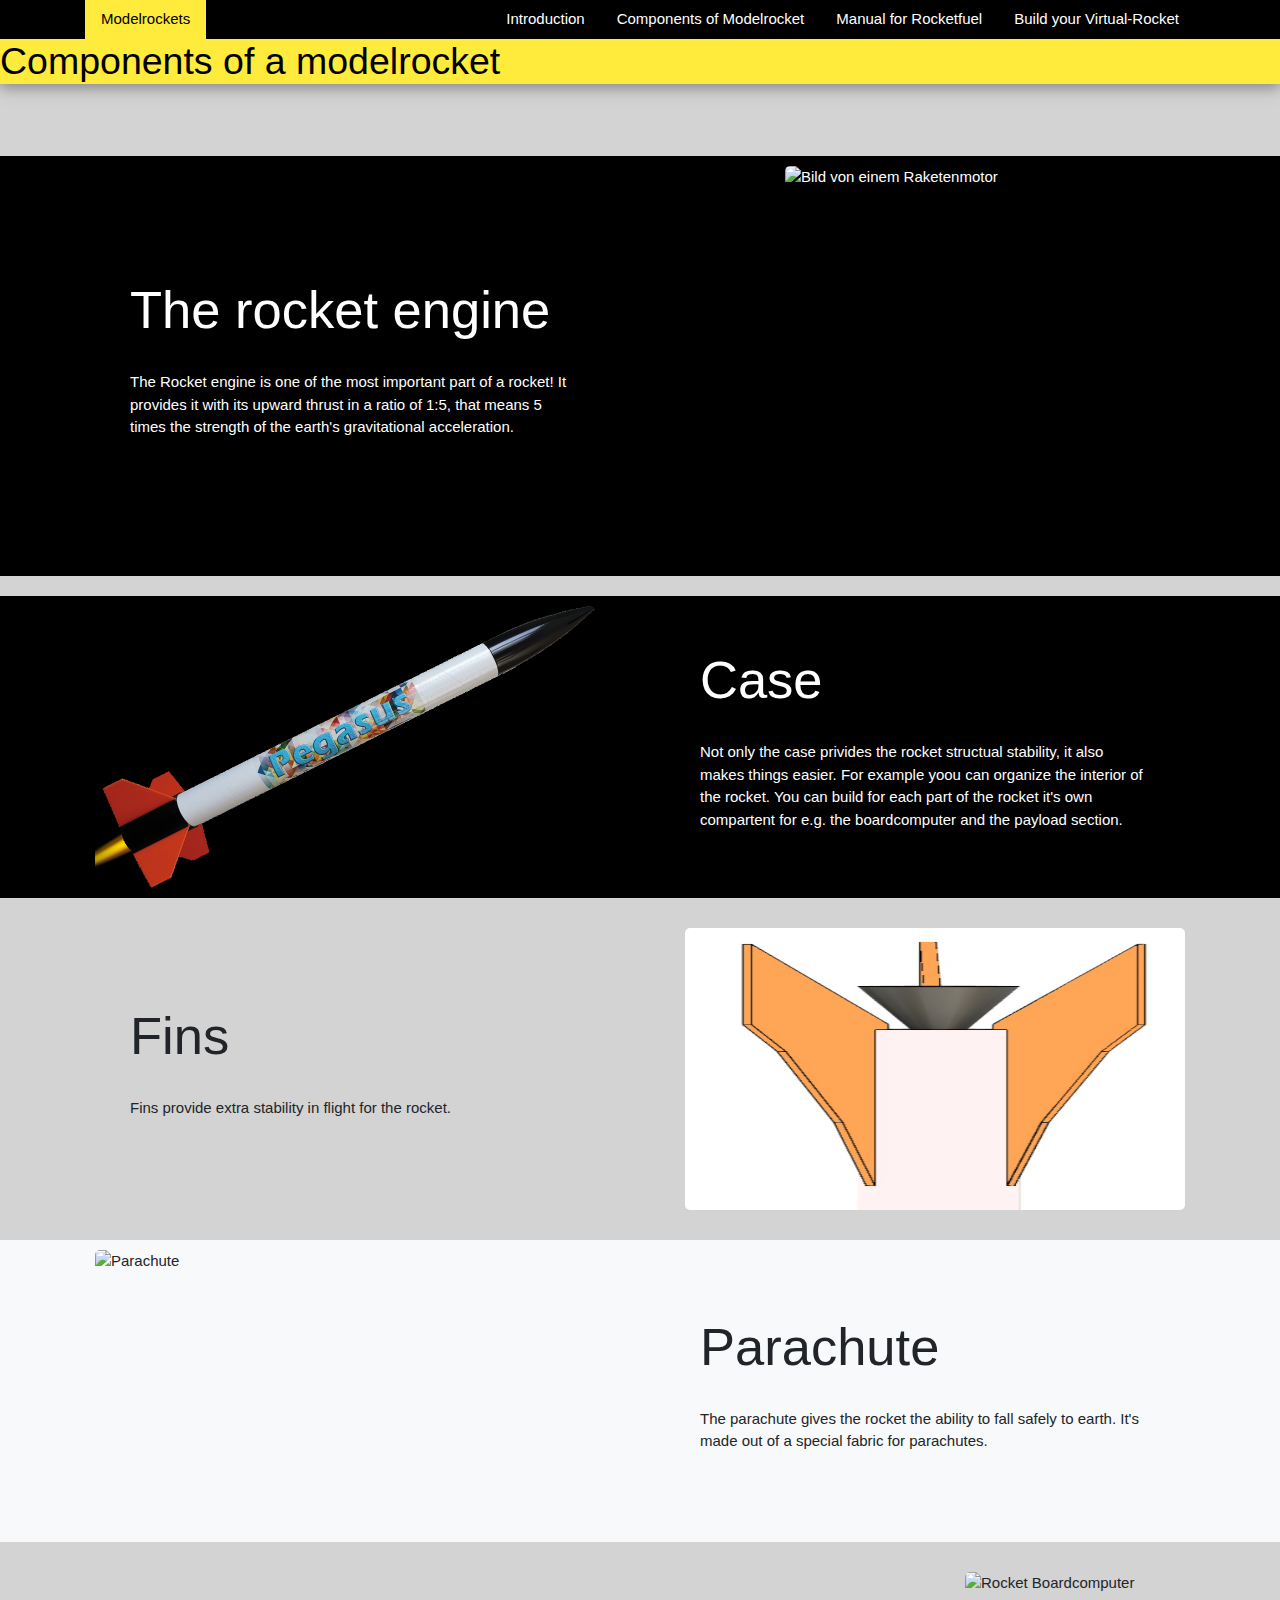
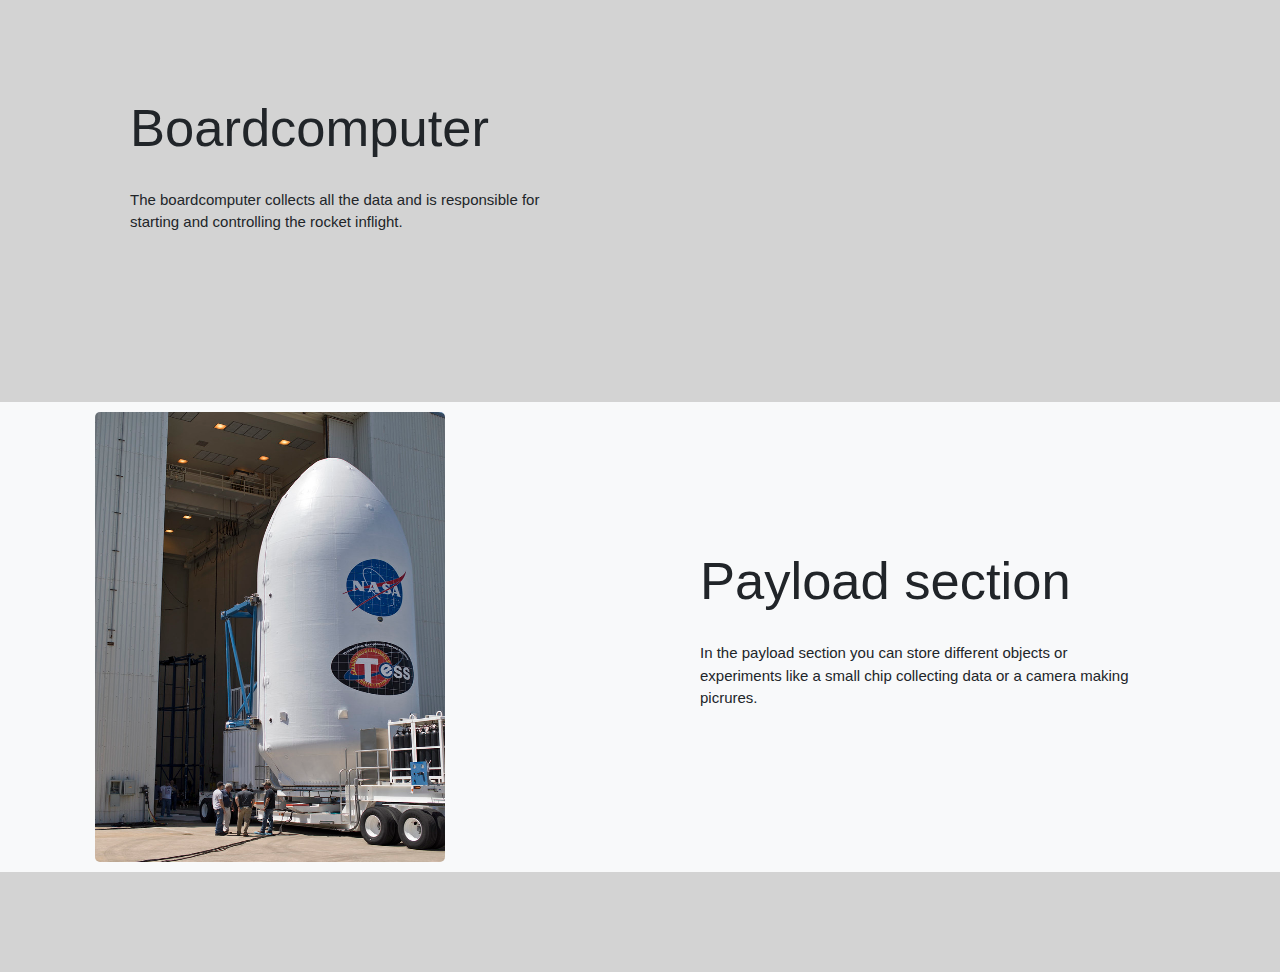
==== components/index.html @ e72bc828 "idk what happened" ====
<!DOCTYPE html>
<html lang="en">
  <head>
    <meta charset="utf-8">
    <title>Modelrockets - Components</title>

    <meta name="viewport" content="width=device-width, initial-scale=1">
    <link rel="stylesheet" href="https://www.w3schools.com/w3css/4/w3.css">
    <link rel="stylesheet" href="https://stackpath.bootstrapcdn.com/bootstrap/4.3.1/css/bootstrap.min.css" integrity="sha384-ggOyR0iXCbMQv3Xipma34MD+dH/1fQ784/j6cY/iJTQUOhcWr7x9JvoRxT2MZw1T" crossorigin="anonymous">
    <link rel="stylesheet" href="../css/modelrockets.css">

  </head>
  <body>
    <!-- Navigationbar !-->
    <nav class="w3-bar w3-black w3-card-4">
      <div class="container">
        <a href="#" class="w3-bar-item w3-button w3-mobile w3-hover-yellow w3-yellow">Modelrockets</a>
        <a href="#" class="w3-bar-item w3-button w3-mobile w3-hover-yellow w3-right">Build your Virtual-Rocket</a>
        <a href="fuel" class="w3-bar-item w3-button w3-mobile w3-hover-yellow w3-right">Manual for Rocketfuel</a>
        <a href="components" class="w3-bar-item w3-button w3-mobile w3-hover-yellow w3-right">Components of Modelrocket</a>
        <a href="#" class="w3-bar-item w3-button w3-mobile w3-hover-yellow w3-right">Introduction</a>

      </div>
    </nav>
    <!-- Navbar ende -->

    <div class="w3-yellow w3-card-4 heading">
      <h1 id="heading">Components of a modelrocket</h1>
    </div>

      <br>
      <br>

    <section class="w3-black">
      <div class="container">
        <div class="row align-items-center">
          <div class="col-lg-6 order-lg-2">
            <img class="imgRight" src="img/component1.jpg" width="400" height="400" alt="Bild von einem Raketenmotor">
          </div>

          <div class="col-lg-6 order-lg-1">
            <div class="p-5">
              <h2 class="display-4">The rocket engine</h2>
              <br>
              <p>The Rocket engine is one of the most important part of a rocket! It provides it with its upward thrust in a ratio of 1:5, that means 5 times the strength of the earth's gravitational acceleration.</p>
            </div>
          </div>
        </div>
      </div>
    </section>

    <section class="w3-black">
      <div class="container">
        <div class="row align-items-center">
          <div class="col-lg-6 order-lg-1">
            <img class="imgLeft" src="img/component2.png" alt="Gehäuse von Modellrakete" width="500" height="282">
          </div>
          <div class="col-lg-6 order-lg-2">
            <div class="p-5">
              <h2 class="display-4">Case</h2>
              <br>
              <p>Not only the case privides the rocket structual stability, it also makes things easier. For example yoou can organize the interior of the rocket. You can build for each part of the rocket it's own compartent for e.g. the boardcomputer and the payload section.</p>
            </div>
          </div>
        </div>
      </div>
    </section>

    <section>
      <div class="container">
        <div class="row align-items-center">
          <div class="col-lg-6 order-lg-2">
            <img class="imgRight" src="img/component3.jpg" alt="Fins" width="500" height="282">
          </div>

          <div class="col-lg-6 order-lg-1">
            <div class="p-5">
              <h2 class="display-4">Fins</h2>
              <br>
              <p>Fins provide extra stability in flight for the rocket.</p>
            </div>
          </div>
        </div>
      </div>
    </section>

    <section class="bg-light">
      <div class="container">
        <div class="row align-items-center">
          <div class="col-lg-6 order-lg-1">
            <img class="imgLeft" src="img/component4.jpg" alt="Parachute" width="500" height="282">
          </div>

          <div class="col-lg-6 order-lg-2">
            <div class="p-5">
              <h2 class="display-4">Parachute</h2>
              <br>
              <p>The parachute gives the rocket the ability to fall safely to earth. It's made out of a special fabric for parachutes.</p>
            </div>
          </div>
        </div>
      </div>
    </section>

    <section>
      <div class="container">
        <div class="row align-items-center">
          <div class="col-lg-6 order-lg-2">
            <img class="imgRight" src="img/component5.jpg" alt="Rocket Boardcomputer" width="220" height="400">
          </div>

          <div class="col-lg-6 order-lg-1">
            <div class="p-5">
              <h2 class="display-4">Boardcomputer</h2>
              <br>
              <p>The boardcomputer collects all the data and is responsible for starting and controlling the rocket inflight.</p>
            </div>
          </div>
        </div>
      </div>
    </section>

    <section class="bg-light">
      <div class="container">
        <div class="row align-items-center">
          <div class="col-lg-6 order-lg-1">
            <img src="img/component6.png" alt="Payloadsection" width="350" height="450">
          </div>

          <div class="col-lg-6 order-lg-2">
            <div class="p-5">
              <h2 class="display-4">Payload section</h2>
              <br>
              <p>In the payload section you can store different objects or experiments like a small chip collecting data or a camera making picrures.</p>
            </div>
          </div>
        </div>
      </div>
    </section>
  </body>

<!--
  <footer style="background-color: #222222; padding-top:25px; padding-bottom: 18px; float: bottom;">
    <div class="container">
      <div class="row align-items-center">
        <div class="col-md-4 order-md-1 text-center">
          <p style="font-size: 22px; font-family: Times New Roman"><a style="color: #9d9d9d;" href="https://nydery.github.io/modelrockets">Home</a></p>
        </div>

        <div class="col-md-4 order-md-2 text-center">
          <p style="font-size: 22px; font-family: Times New Roman "><a style="color: #9d9d9d;" href="https://htl-leonding.at">Schoolwebsite</a></p>
        </div>

        <div class="col-md-4 order-md-3 text-center">
          <p style="font-size: 22px; font-family: Times New Roman "><a style="color: #9d9d9d;" href="https://www.instagram.com/htlleonding/">Instagram</a></p>
        </div>
      </div>
    </div>
  </footer>
-->
</html>
---- css/modelrockets.css ----
body {
  background-color: lightgray;
  margin:0px;
  margin-bottom: 100px;
}

section {
  margin-top:20px;
  margin-bottom: 20px;
}

section + section{
  margin-bottom: 0px;
}

footer {
  position: fixed;
  height: 50px;
  bottom: 0px;
  left: 0px;
  right: 0px;
  margin-bottom: 0px;
}

li.manuallist {
  border-radius: 4px;
  background-color: white;
}

ol{
  list-style: none;
}

img{
  border-radius: 5px;
  margin: 10px;
}

img.imgRight {
  float: right
}

img.imgLeft {
  float: left;
}

.boldStepNumber {
  font-size:55px;
  /*background-color: green;*/
  padding: 8px 10px 30px 0px;

  border-radius: 6px;
}

.description {
  font-size: 20px;
  padding-left: 92px;
}

.stepHeader {
  font-size: 25px;
}

.disclaimer {
  color: red;
  text-transform: uppercase;
}

.heading{

}

.ptext {
  color: yellow;
  font-weight: normal;
  font-size: 25px;
}
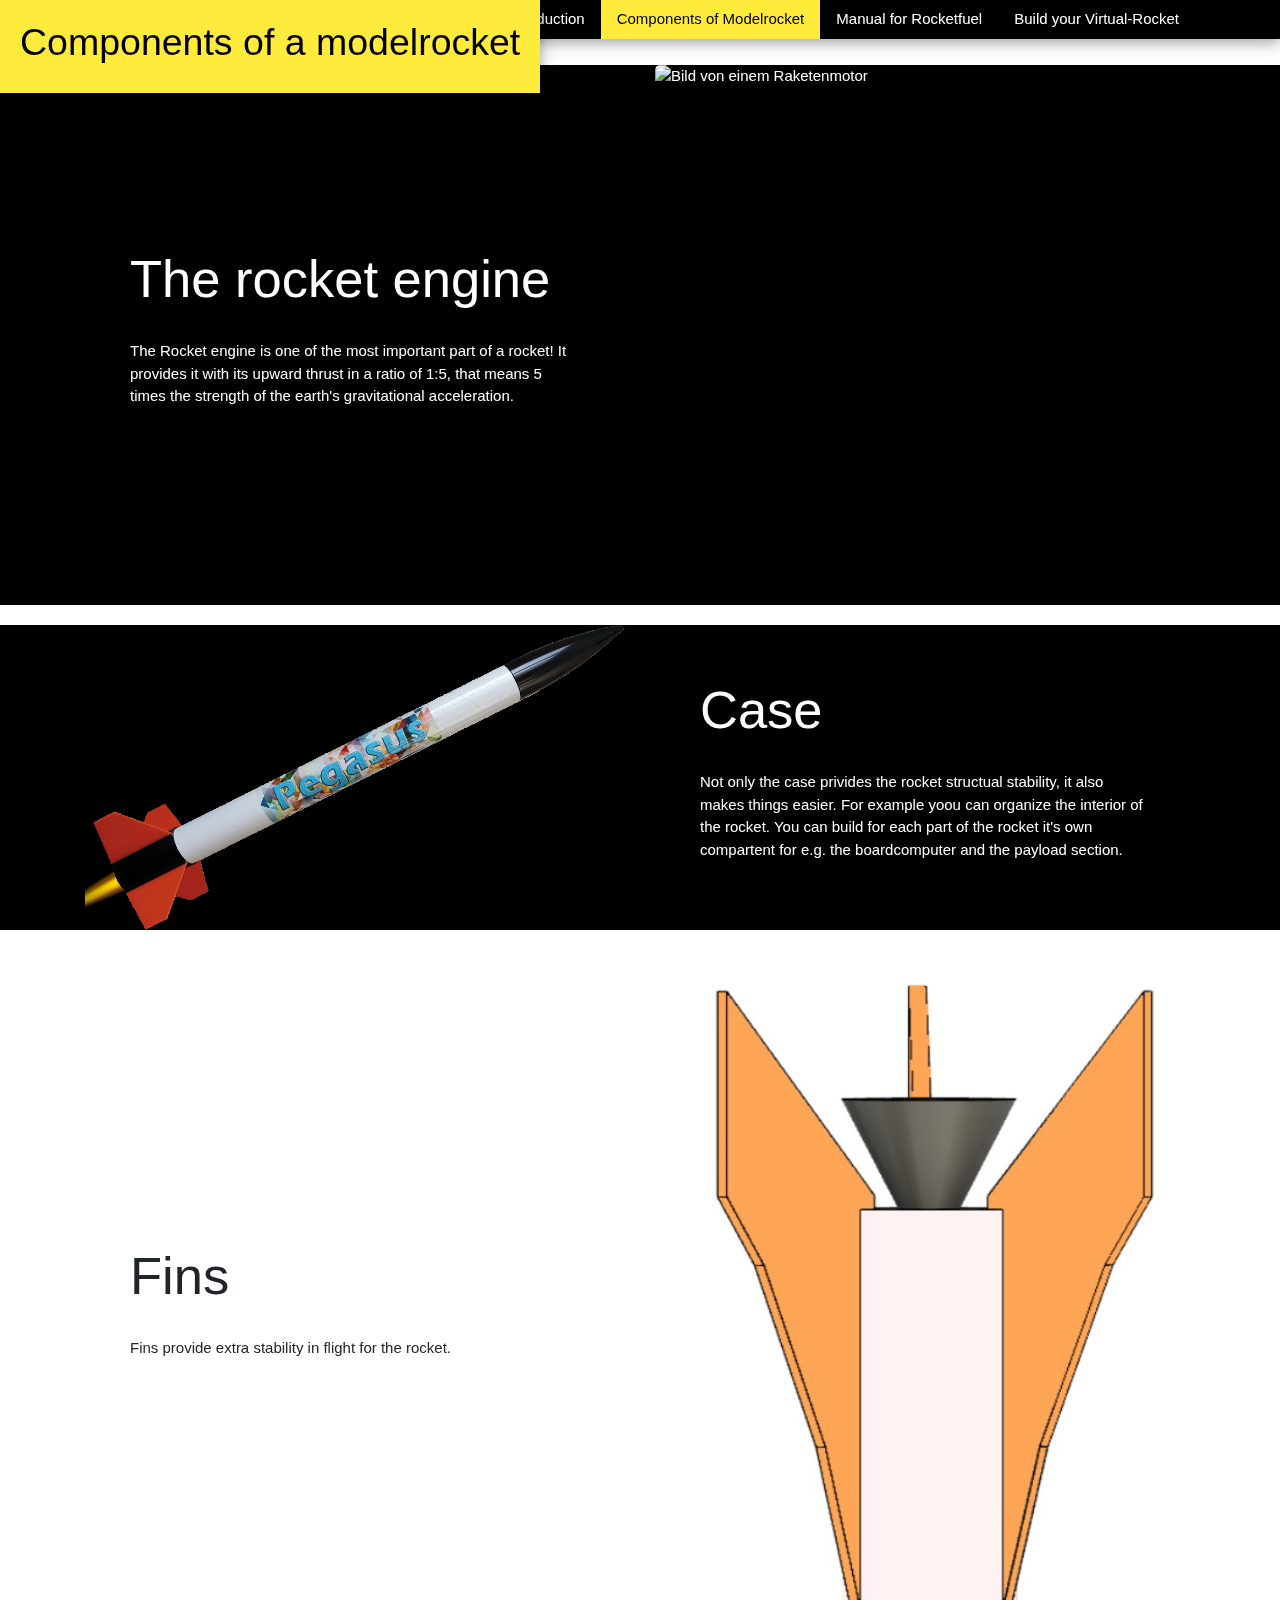
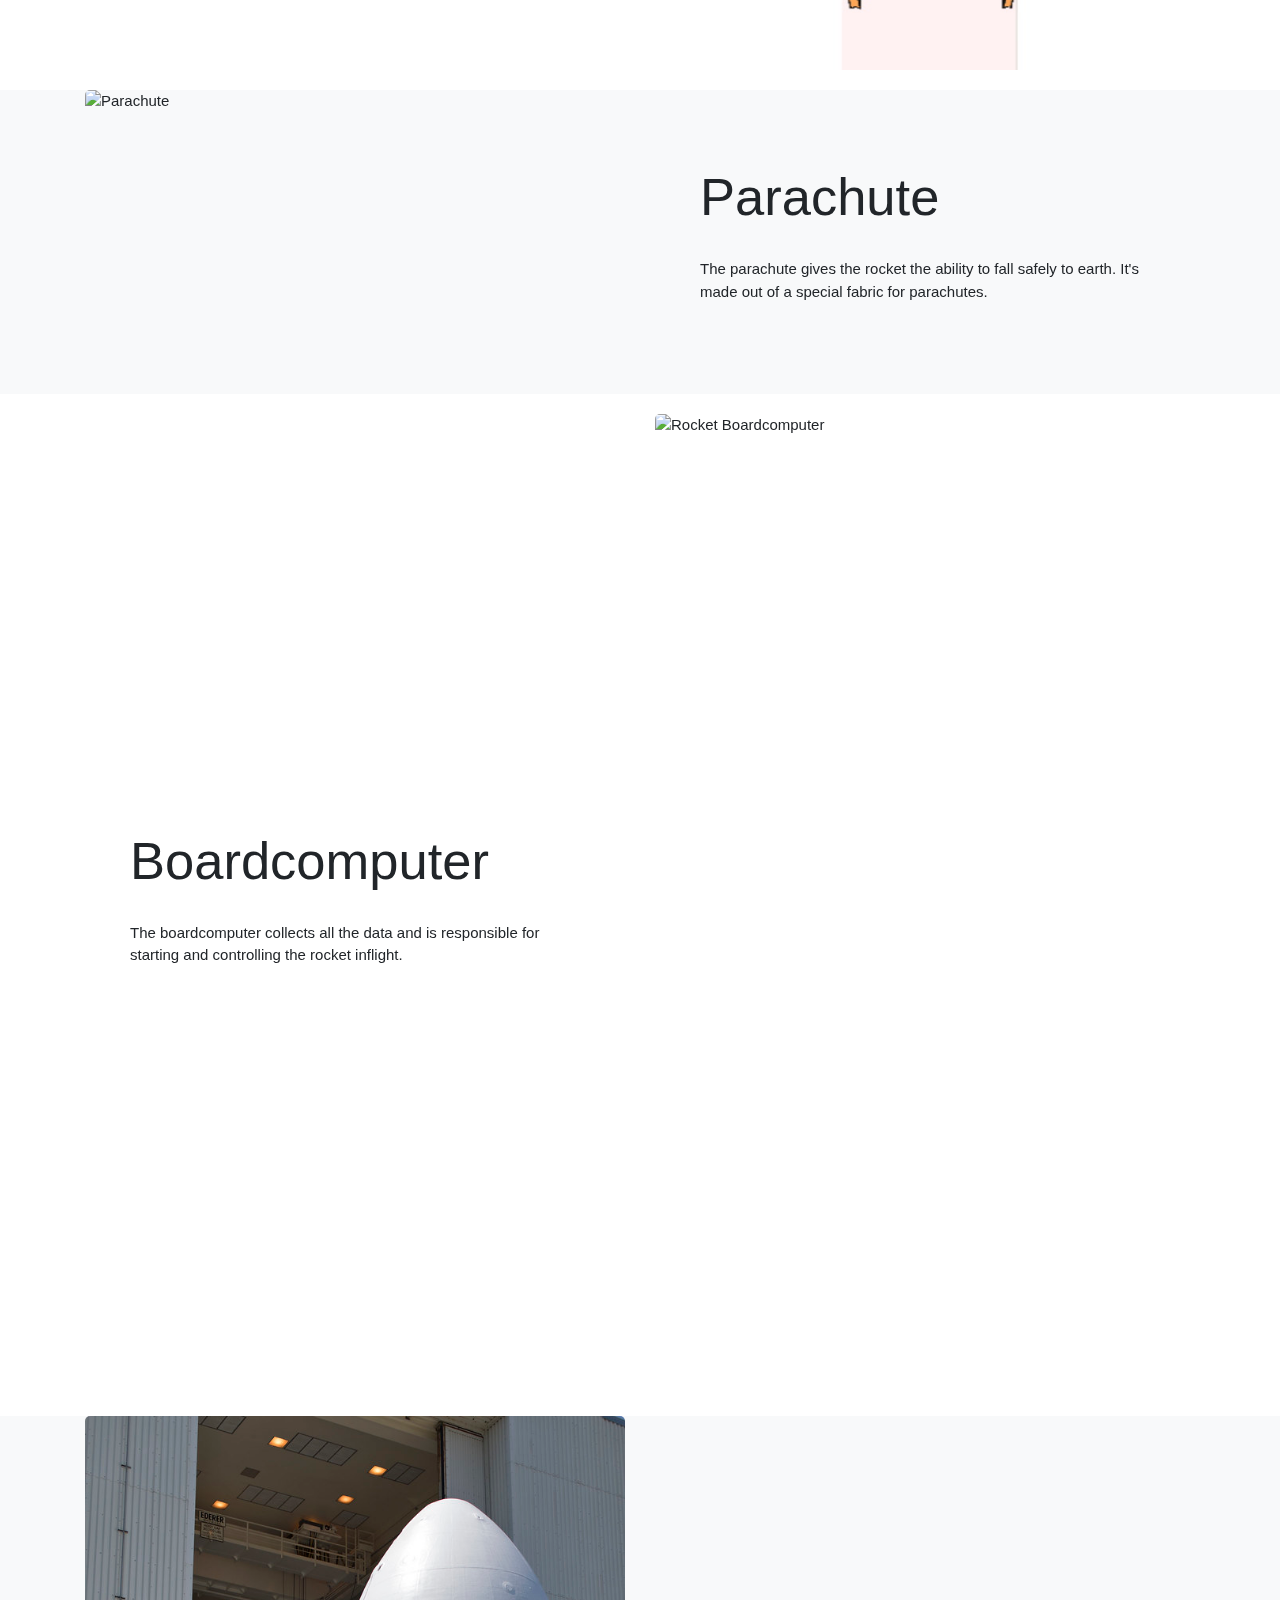
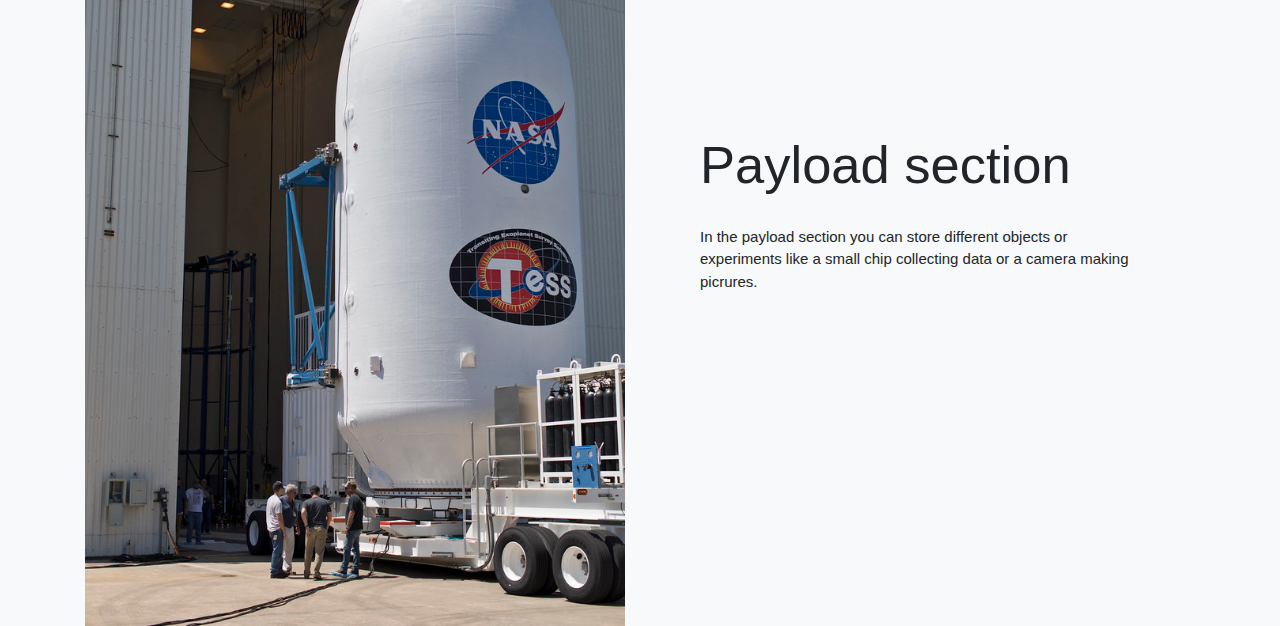
==== commit 55fd18a6: "idc" ====
--- a/components/index.html
+++ b/components/index.html
@@ -12,13 +12,14 @@
   </head>
   <body>
     <!-- Navigationbar !-->
-    <nav class="w3-bar w3-black w3-card-4">
+    <nav id="navbar" class="w3-bar w3-black w3-card-4">
       <div class="container">
-        <a href="#" class="w3-bar-item w3-button w3-mobile w3-hover-yellow w3-yellow">Modelrockets</a>
-        <a href="#" class="w3-bar-item w3-button w3-mobile w3-hover-yellow w3-right">Build your Virtual-Rocket</a>
-        <a href="fuel" class="w3-bar-item w3-button w3-mobile w3-hover-yellow w3-right">Manual for Rocketfuel</a>
-        <a href="components" class="w3-bar-item w3-button w3-mobile w3-hover-yellow w3-right">Components of Modelrocket</a>
-        <a href="#" class="w3-bar-item w3-button w3-mobile w3-hover-yellow w3-right">Introduction</a>
+        <a href=".." class="w3-bar-item w3-button w3-mobile w3-hover-yellow w3-text-yellow">Modelrockets</a>
+        
+        <a href="../virtual-rocket" class="w3-bar-item w3-button w3-mobile w3-hover-yellow w3-right">Build your Virtual-Rocket</a>
+        <a href="../fuel" class="w3-bar-item w3-button w3-mobile w3-hover-yellow w3-right">Manual for Rocketfuel</a>
+        <a href="#navbar" class="w3-bar-item w3-button w3-mobile w3-hover-yellow w3-right w3-yellow">Components of Modelrocket</a>
+        <a href=".." class="w3-bar-item w3-button w3-mobile w3-hover-yellow w3-right">Introduction</a>
 
       </div>
     </nav>
@@ -28,8 +29,8 @@
       <h1 id="heading">Components of a modelrocket</h1>
     </div>
 
-      <br>
-      <br>
+    <br>
+    <br>
 
     <section class="w3-black">
       <div class="container">
--- a/css/modelrockets.css
+++ b/css/modelrockets.css
@@ -1,7 +1,22 @@
+nav {
+  top: 0;
+  position: fixed;
+}
+
+nav a {
+  transition: background-color 0.25s;
+}
+
+.heading{
+  position: fixed;
+}
+
 body {
+  /*
   background-color: lightgray;
   margin:0px;
   margin-bottom: 100px;
+  */
 }
 
 section {
@@ -23,8 +38,9 @@
 }
 
 li.manuallist {
-  border-radius: 4px;
-  background-color: white;
+  border-radius: 5px;
+  background-color: black;
+  margin: 20px;
 }
 
 ol{
@@ -32,8 +48,10 @@
 }
 
 img{
-  border-radius: 5px;
-  margin: 10px;
+  border-top-left-radius: 5px;
+  border-top-right-radius: 5px;
+  width: 100%;
+  height: auto;
 }
 
 img.imgRight {
@@ -45,14 +63,17 @@
 }
 
 .boldStepNumber {
+  background-color: inherit;
+  color: yellow;
   font-size:55px;
-  /*background-color: green;*/
   padding: 8px 10px 30px 0px;
 
   border-radius: 6px;
 }
 
 .description {
+  background-color: inherit;
+  color: yellow;
   font-size: 20px;
   padding-left: 92px;
 }
@@ -66,8 +87,8 @@
   text-transform: uppercase;
 }
 
-.heading{
-
+#heading {
+  padding: 20px;
 }
 
 .ptext {
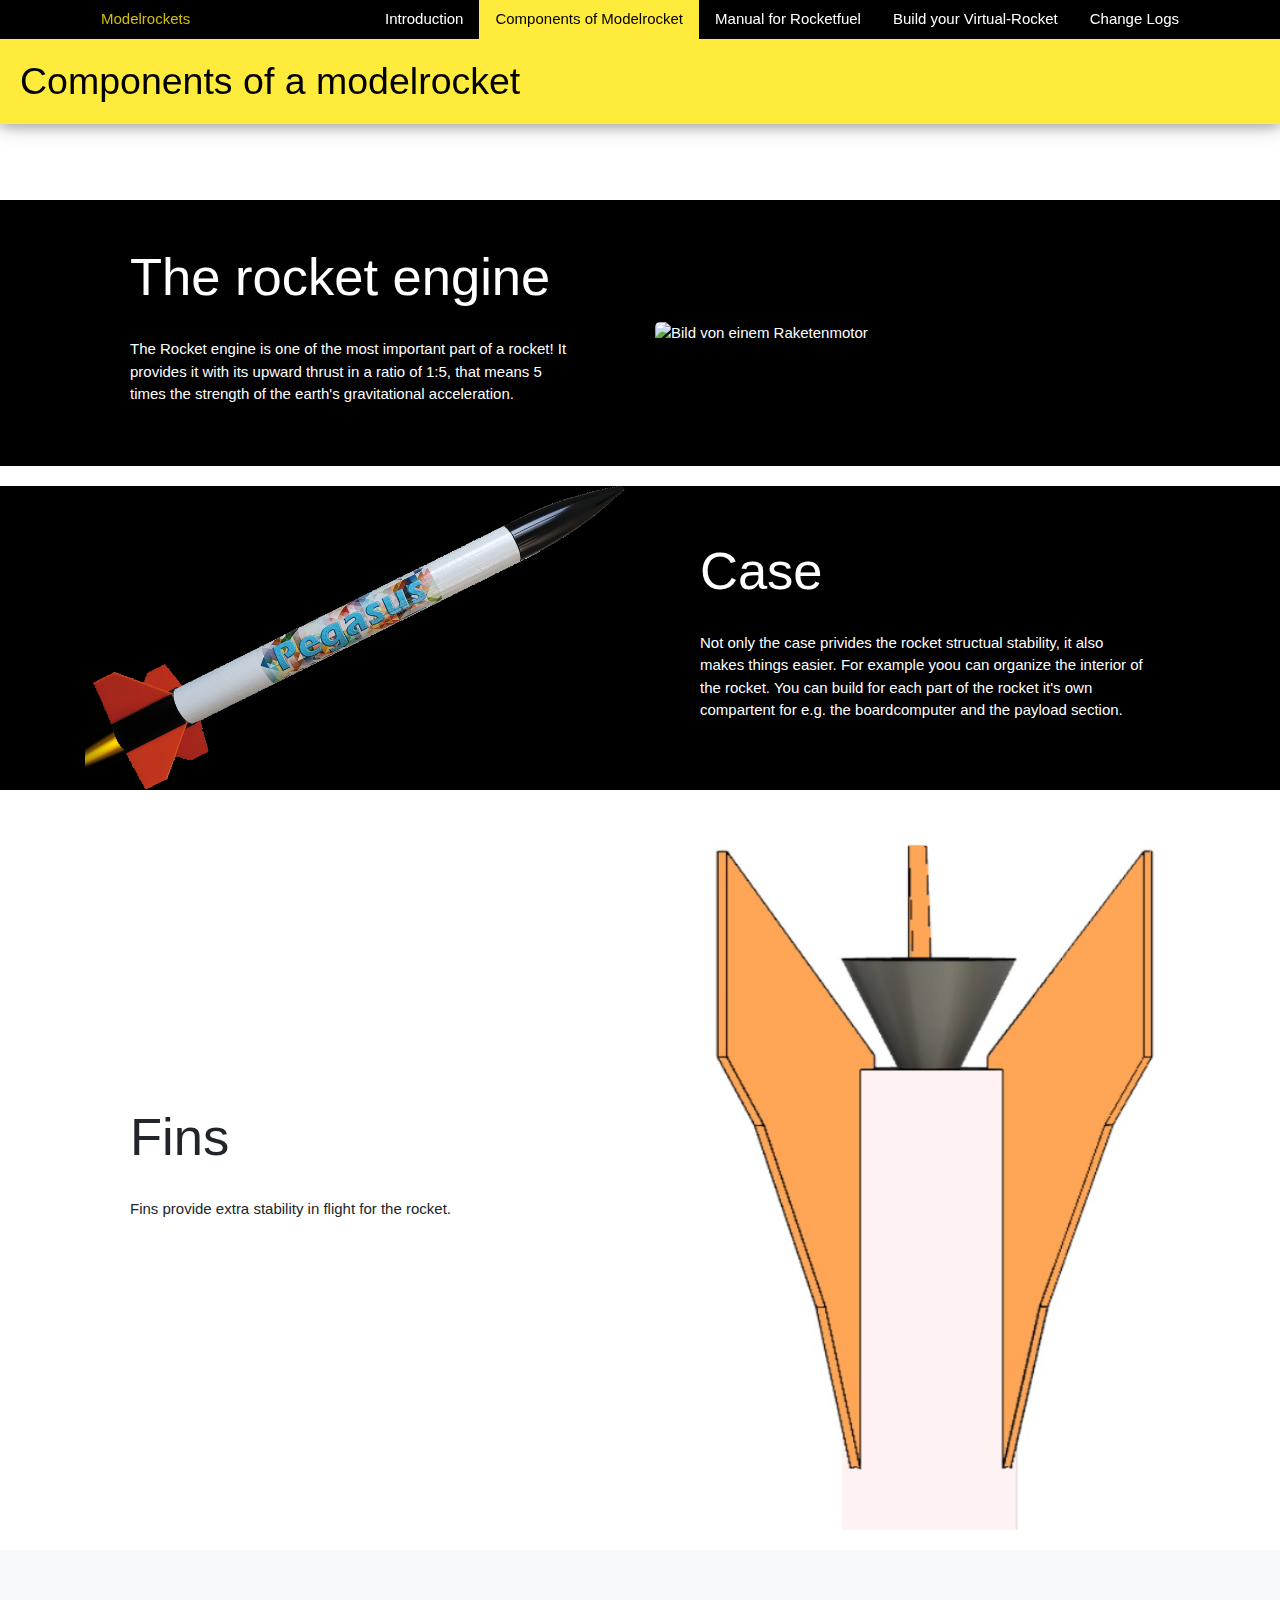
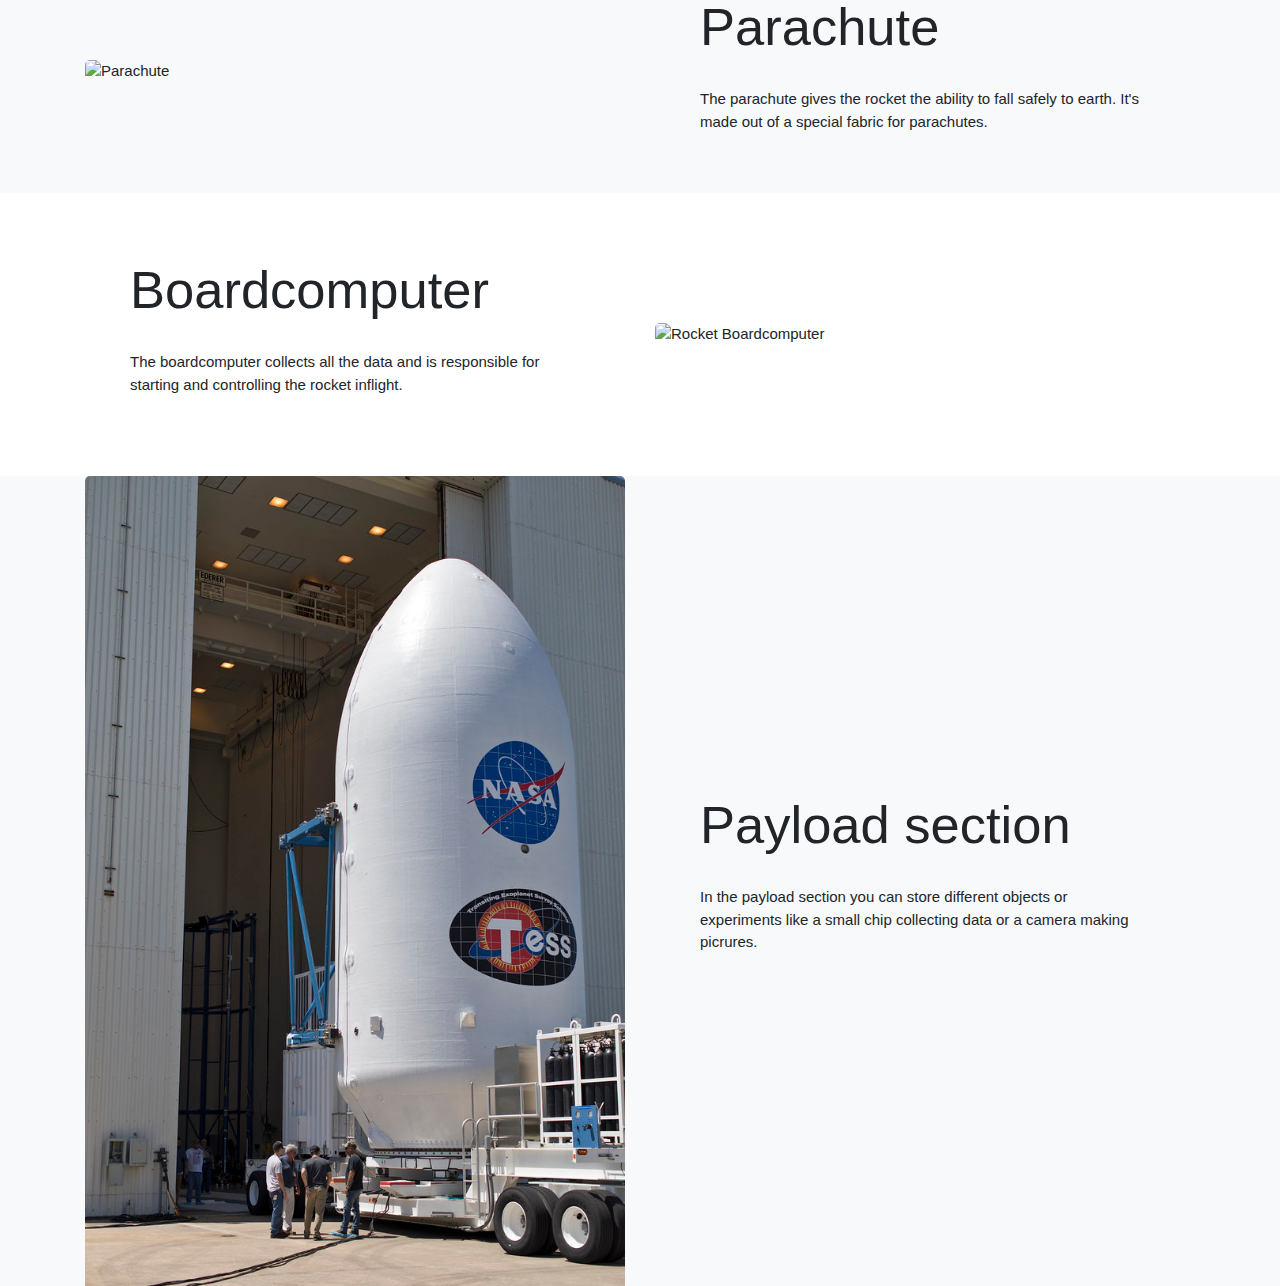
==== commit ec39bb49: "idc" ====
--- a/components/index.html
+++ b/components/index.html
@@ -11,152 +11,136 @@
 
   </head>
   <body>
-    <!-- Navigationbar !-->
-    <nav id="navbar" class="w3-bar w3-black w3-card-4">
-      <div class="container">
-        <a href=".." class="w3-bar-item w3-button w3-mobile w3-hover-yellow w3-text-yellow">Modelrockets</a>
-        
-        <a href="../virtual-rocket" class="w3-bar-item w3-button w3-mobile w3-hover-yellow w3-right">Build your Virtual-Rocket</a>
-        <a href="../fuel" class="w3-bar-item w3-button w3-mobile w3-hover-yellow w3-right">Manual for Rocketfuel</a>
-        <a href="#navbar" class="w3-bar-item w3-button w3-mobile w3-hover-yellow w3-right w3-yellow">Components of Modelrocket</a>
-        <a href=".." class="w3-bar-item w3-button w3-mobile w3-hover-yellow w3-right">Introduction</a>
+    <section id="nav">
+        <!-- Navigationbar !-->
+        <nav id="navbar" class="w3-bar w3-black w3-card-4">
+          <div class="container">
+            <a href=".." class="w3-bar-item w3-button w3-mobile w3-hover-yellow w3-text-yellow">Modelrockets</a>
 
-      </div>
-    </nav>
-    <!-- Navbar ende -->
+            <a href="../plansforwebsite" class="w3-bar-item w3-button w3-mobile w3-hover-yellow w3-right">Change Logs</a>
+            <a href="../virtual-rocket" class="w3-bar-item w3-button w3-mobile w3-hover-yellow w3-right">Build your Virtual-Rocket</a>
+            <a href="../fuel" class="w3-bar-item w3-button w3-mobile w3-hover-yellow w3-right">Manual for Rocketfuel</a>
+            <a href="#navbar" class="w3-bar-item w3-button w3-mobile w3-hover-yellow w3-right w3-yellow">Components of Modelrocket</a>
+            <a href=".." class="w3-bar-item w3-button w3-mobile w3-hover-yellow w3-right">Introduction</a>
 
-    <div class="w3-yellow w3-card-4 heading">
-      <h1 id="heading">Components of a modelrocket</h1>
-    </div>
+          </div>
+        </nav>
+        <!-- Navbar ende -->
 
-    <br>
-    <br>
+        <div class="w3-yellow w3-card-4 heading">
+          <h1 id="heading">Components of a modelrocket</h1>
+        </div>
+    </section>
 
-    <section class="w3-black">
-      <div class="container">
-        <div class="row align-items-center">
-          <div class="col-lg-6 order-lg-2">
-            <img class="imgRight" src="img/component1.jpg" width="400" height="400" alt="Bild von einem Raketenmotor">
-          </div>
+    <section id="content">
 
-          <div class="col-lg-6 order-lg-1">
-            <div class="p-5">
-              <h2 class="display-4">The rocket engine</h2>
-              <br>
-              <p>The Rocket engine is one of the most important part of a rocket! It provides it with its upward thrust in a ratio of 1:5, that means 5 times the strength of the earth's gravitational acceleration.</p>
+      <section class="w3-black">
+        <div class="container">
+          <div class="row align-items-center">
+            <div class="col-lg-6 order-lg-2">
+              <img class="imgRight" src="img/component1.jpg" alt="Bild von einem Raketenmotor">
+            </div>
+
+            <div class="col-lg-6 order-lg-1">
+              <div class="p-5">
+                <h2 class="display-4">The rocket engine</h2>
+                <br>
+                <p>The Rocket engine is one of the most important part of a rocket! It provides it with its upward thrust in a ratio of 1:5, that means 5 times the strength of the earth's gravitational acceleration.</p>
+              </div>
             </div>
           </div>
         </div>
-      </div>
-    </section>
+      </section>
 
-    <section class="w3-black">
-      <div class="container">
-        <div class="row align-items-center">
-          <div class="col-lg-6 order-lg-1">
-            <img class="imgLeft" src="img/component2.png" alt="Gehäuse von Modellrakete" width="500" height="282">
-          </div>
-          <div class="col-lg-6 order-lg-2">
-            <div class="p-5">
-              <h2 class="display-4">Case</h2>
-              <br>
-              <p>Not only the case privides the rocket structual stability, it also makes things easier. For example yoou can organize the interior of the rocket. You can build for each part of the rocket it's own compartent for e.g. the boardcomputer and the payload section.</p>
+      <section class="w3-black">
+        <div class="container">
+          <div class="row align-items-center">
+            <div class="col-lg-6 order-lg-1">
+              <img class="imgLeft" src="img/component2.png" alt="Gehäuse von Modellrakete">
+            </div>
+            <div class="col-lg-6 order-lg-2">
+              <div class="p-5">
+                <h2 class="display-4">Case</h2>
+                <br>
+                <p>Not only the case privides the rocket structual stability, it also makes things easier. For example yoou can organize the interior of the rocket. You can build for each part of the rocket it's own compartent for e.g. the boardcomputer and the payload section.</p>
+              </div>
             </div>
           </div>
         </div>
-      </div>
-    </section>
+      </section>
 
-    <section>
-      <div class="container">
-        <div class="row align-items-center">
-          <div class="col-lg-6 order-lg-2">
-            <img class="imgRight" src="img/component3.jpg" alt="Fins" width="500" height="282">
-          </div>
+      <section>
+        <div class="container">
+          <div class="row align-items-center">
+            <div class="col-lg-6 order-lg-2">
+              <img class="imgRight" src="img/component3.jpg" alt="Fins">
+            </div>
 
-          <div class="col-lg-6 order-lg-1">
-            <div class="p-5">
-              <h2 class="display-4">Fins</h2>
-              <br>
-              <p>Fins provide extra stability in flight for the rocket.</p>
+            <div class="col-lg-6 order-lg-1">
+              <div class="p-5">
+                <h2 class="display-4">Fins</h2>
+                <br>
+                <p>Fins provide extra stability in flight for the rocket.</p>
+              </div>
             </div>
           </div>
         </div>
-      </div>
-    </section>
+      </section>
 
-    <section class="bg-light">
-      <div class="container">
-        <div class="row align-items-center">
-          <div class="col-lg-6 order-lg-1">
-            <img class="imgLeft" src="img/component4.jpg" alt="Parachute" width="500" height="282">
-          </div>
+      <section class="bg-light">
+        <div class="container">
+          <div class="row align-items-center">
+            <div class="col-lg-6 order-lg-1">
+              <img class="imgLeft" src="img/component4.jpg" alt="Parachute">
+            </div>
 
-          <div class="col-lg-6 order-lg-2">
-            <div class="p-5">
-              <h2 class="display-4">Parachute</h2>
-              <br>
-              <p>The parachute gives the rocket the ability to fall safely to earth. It's made out of a special fabric for parachutes.</p>
+            <div class="col-lg-6 order-lg-2">
+              <div class="p-5">
+                <h2 class="display-4">Parachute</h2>
+                <br>
+                <p>The parachute gives the rocket the ability to fall safely to earth. It's made out of a special fabric for parachutes.</p>
+              </div>
             </div>
           </div>
         </div>
-      </div>
-    </section>
+      </section>
 
-    <section>
-      <div class="container">
-        <div class="row align-items-center">
-          <div class="col-lg-6 order-lg-2">
-            <img class="imgRight" src="img/component5.jpg" alt="Rocket Boardcomputer" width="220" height="400">
-          </div>
+      <section>
+        <div class="container">
+          <div class="row align-items-center">
+            <div class="col-lg-6 order-lg-2">
+              <img class="imgRight" src="img/component5.jpg" alt="Rocket Boardcomputer">
+            </div>
 
-          <div class="col-lg-6 order-lg-1">
-            <div class="p-5">
-              <h2 class="display-4">Boardcomputer</h2>
-              <br>
-              <p>The boardcomputer collects all the data and is responsible for starting and controlling the rocket inflight.</p>
+            <div class="col-lg-6 order-lg-1">
+              <div class="p-5">
+                <h2 class="display-4">Boardcomputer</h2>
+                <br>
+                <p>The boardcomputer collects all the data and is responsible for starting and controlling the rocket inflight.</p>
+              </div>
             </div>
           </div>
         </div>
-      </div>
-    </section>
+      </section>
 
-    <section class="bg-light">
-      <div class="container">
-        <div class="row align-items-center">
-          <div class="col-lg-6 order-lg-1">
-            <img src="img/component6.png" alt="Payloadsection" width="350" height="450">
-          </div>
+      <section class="bg-light">
+        <div class="container">
+          <div class="row align-items-center">
+            <div class="col-lg-6 order-lg-1">
+              <img src="img/component6.png" alt="Payloadsection">
+            </div>
 
-          <div class="col-lg-6 order-lg-2">
-            <div class="p-5">
-              <h2 class="display-4">Payload section</h2>
-              <br>
-              <p>In the payload section you can store different objects or experiments like a small chip collecting data or a camera making picrures.</p>
+            <div class="col-lg-6 order-lg-2">
+              <div class="p-5">
+                <h2 class="display-4">Payload section</h2>
+                <br>
+                <p>In the payload section you can store different objects or experiments like a small chip collecting data or a camera making picrures.</p>
+              </div>
             </div>
           </div>
         </div>
-      </div>
+        </section>
+
     </section>
   </body>
-
-<!--
-  <footer style="background-color: #222222; padding-top:25px; padding-bottom: 18px; float: bottom;">
-    <div class="container">
-      <div class="row align-items-center">
-        <div class="col-md-4 order-md-1 text-center">
-          <p style="font-size: 22px; font-family: Times New Roman"><a style="color: #9d9d9d;" href="https://nydery.github.io/modelrockets">Home</a></p>
-        </div>
-
-        <div class="col-md-4 order-md-2 text-center">
-          <p style="font-size: 22px; font-family: Times New Roman "><a style="color: #9d9d9d;" href="https://htl-leonding.at">Schoolwebsite</a></p>
-        </div>
-
-        <div class="col-md-4 order-md-3 text-center">
-          <p style="font-size: 22px; font-family: Times New Roman "><a style="color: #9d9d9d;" href="https://www.instagram.com/htlleonding/">Instagram</a></p>
-        </div>
-      </div>
-    </div>
-  </footer>
--->
 </html>
--- a/css/modelrockets.css
+++ b/css/modelrockets.css
@@ -1,6 +1,19 @@
-nav {
+#nav {
+  margin-top: 0;
   top: 0;
+  z-index: 100;
   position: fixed;
+  width: 100%
+}
+
+#content {
+  margin-top: 200px;
+}
+
+@media (max-width: 600px) {
+  #content {
+    margin-top: 300px;
+  }
 }
 
 nav a {
@@ -8,15 +21,11 @@
 }
 
 .heading{
-  position: fixed;
+
 }
 
 body {
-  /*
-  background-color: lightgray;
-  margin:0px;
-  margin-bottom: 100px;
-  */
+
 }
 
 section {
@@ -40,6 +49,7 @@
 li.manuallist {
   border-radius: 5px;
   background-color: black;
+  color:white;
   margin: 20px;
 }
 
@@ -83,6 +93,7 @@
 }
 
 .disclaimer {
+  background-color: inherit;
   color: red;
   text-transform: uppercase;
 }
@@ -92,7 +103,12 @@
 }
 
 .ptext {
+  background-color: inherit;
   color: yellow;
   font-weight: normal;
   font-size: 25px;
 }
+
+.changelogentry {
+  margin: 50px;
+}
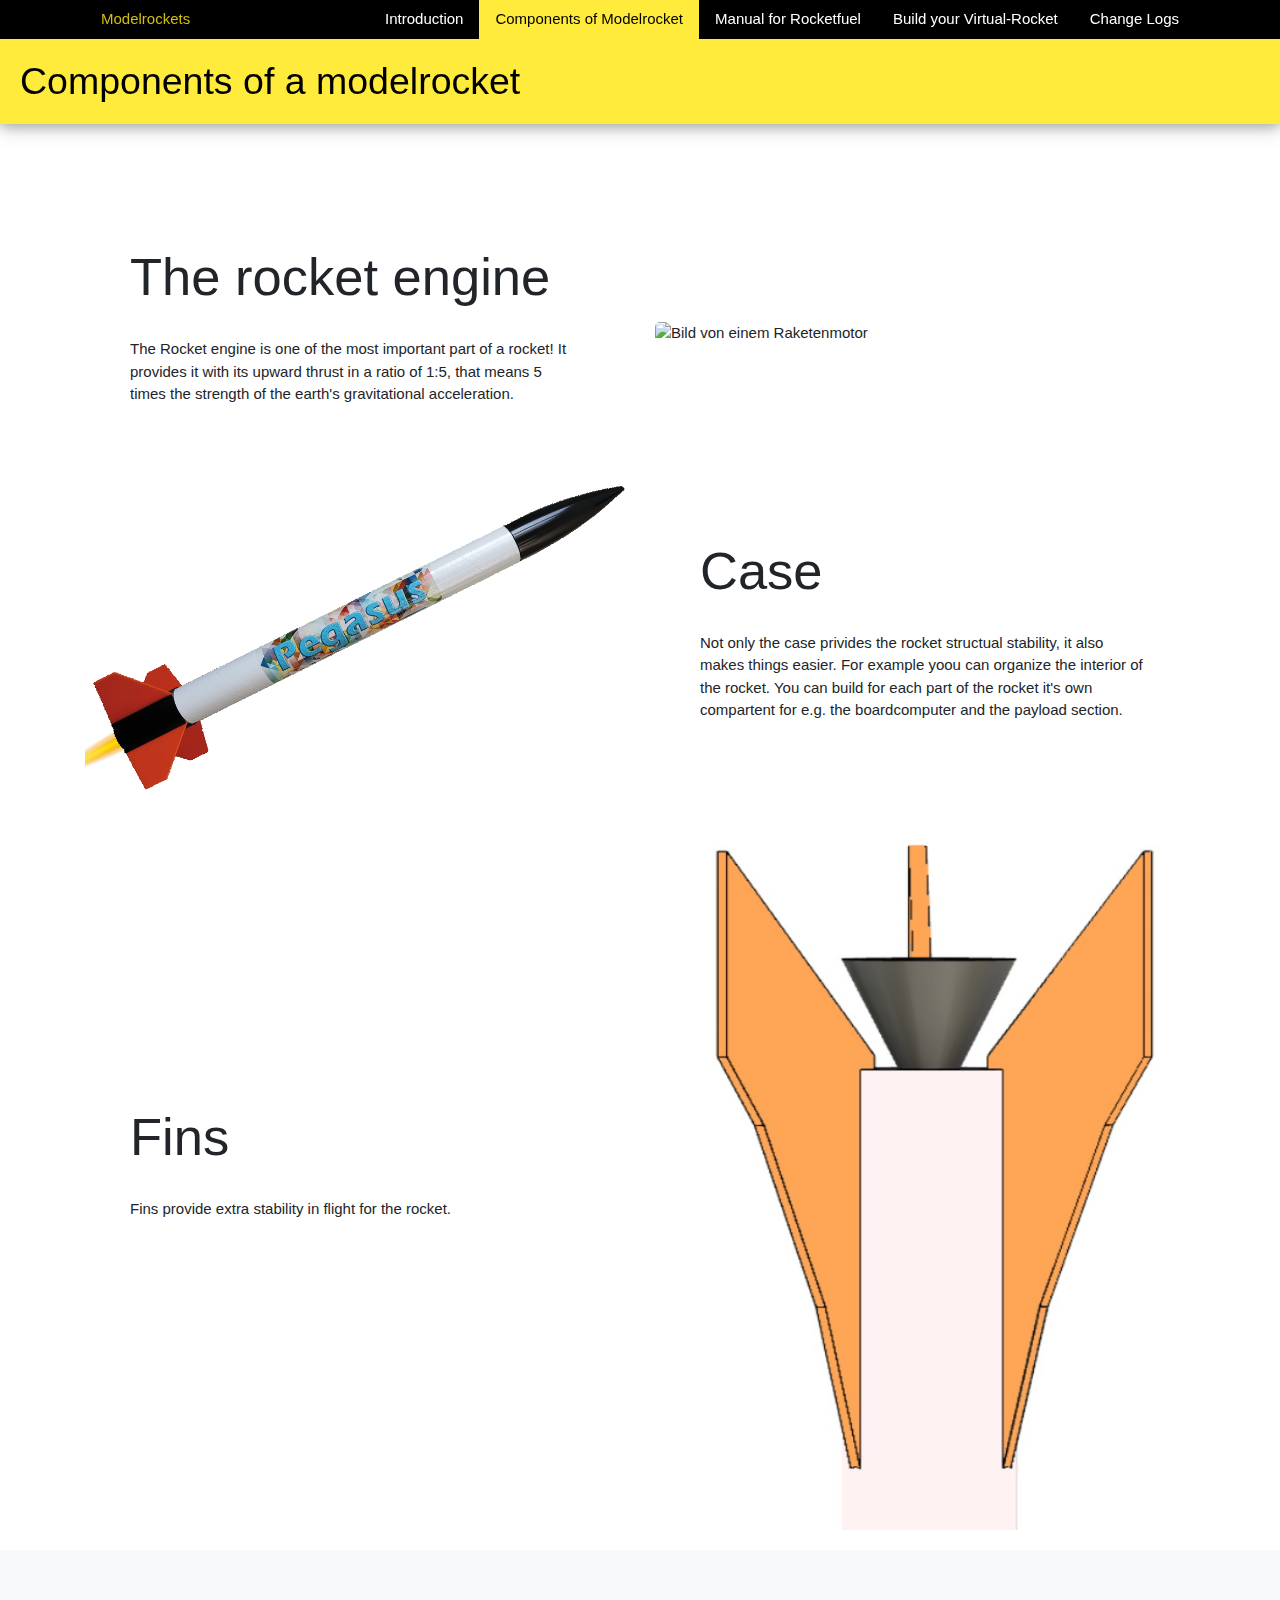
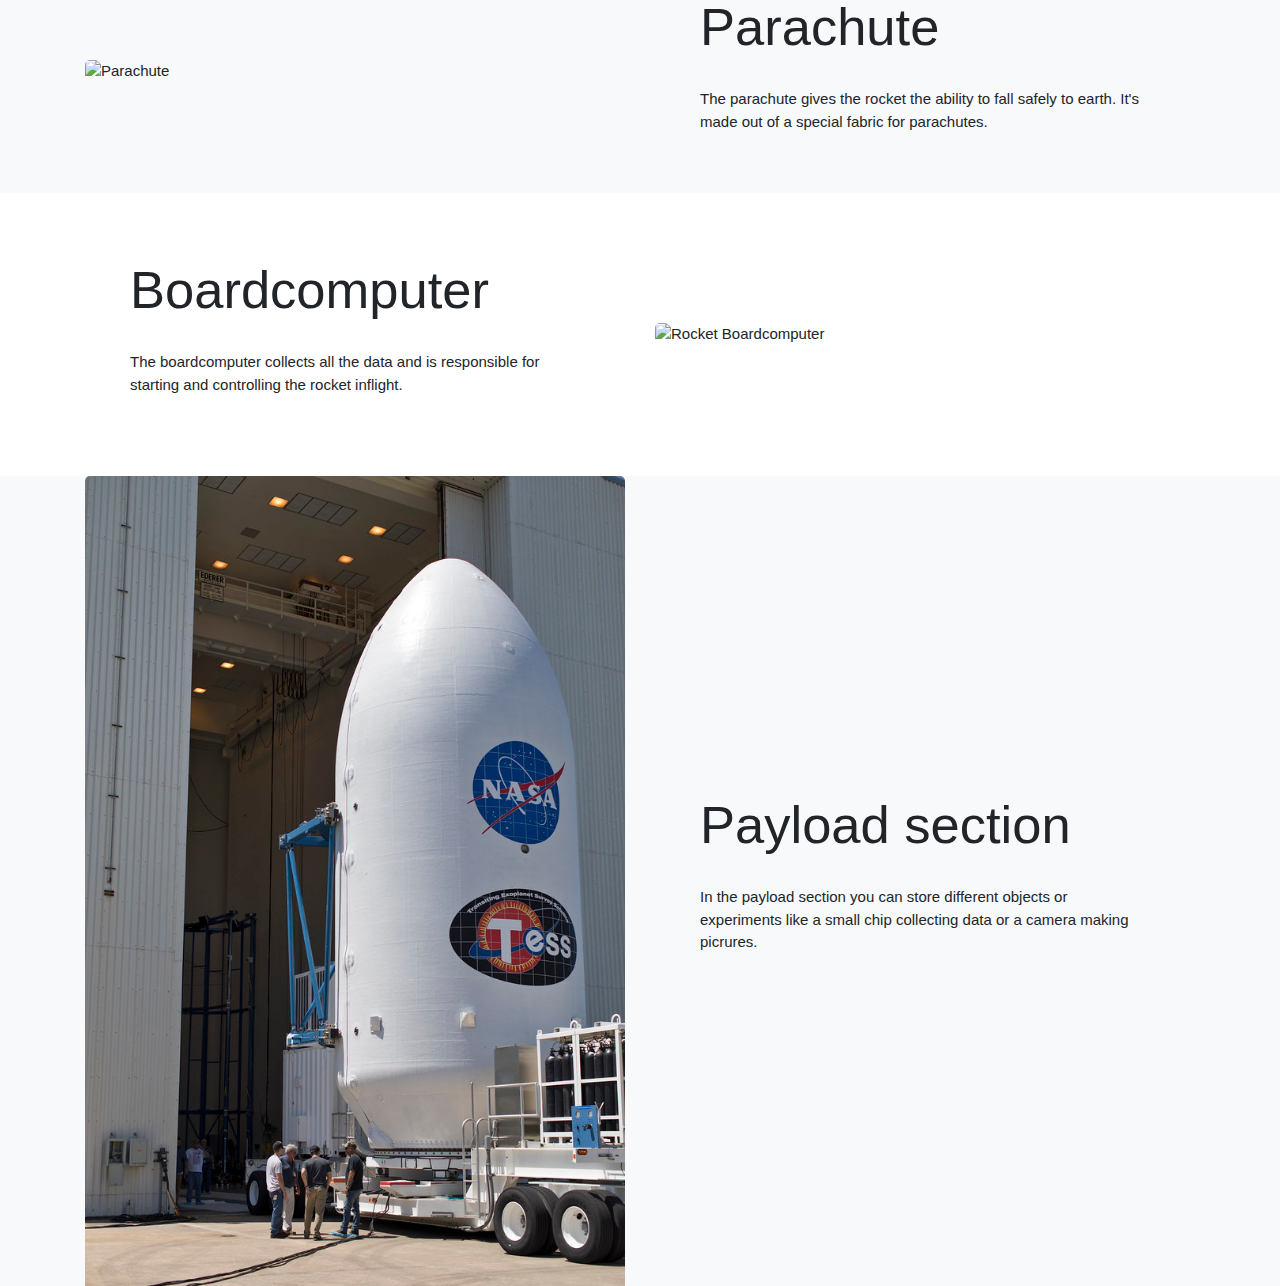
==== commit c73dfd43: "Update index.html" ====
--- a/components/index.html
+++ b/components/index.html
@@ -34,7 +34,7 @@
 
     <section id="content">
 
-      <section class="w3-black">
+      <section>
         <div class="container">
           <div class="row align-items-center">
             <div class="col-lg-6 order-lg-2">
@@ -52,7 +52,7 @@
         </div>
       </section>
 
-      <section class="w3-black">
+      <section>
         <div class="container">
           <div class="row align-items-center">
             <div class="col-lg-6 order-lg-1">
@@ -109,7 +109,7 @@
         <div class="container">
           <div class="row align-items-center">
             <div class="col-lg-6 order-lg-2">
-              <img class="imgRight" src="img/component5.jpg" alt="Rocket Boardcomputer">
+              <img class="imgRight" src="img/component5.png" alt="Rocket Boardcomputer">
             </div>
 
             <div class="col-lg-6 order-lg-1">
--- a/css/modelrockets.css
+++ b/css/modelrockets.css
@@ -1,3 +1,20 @@
+/* ******/
+/*Media */
+/********/
+@media (max-width: 600px) {
+  #content {
+    /*margin-top: 350px;*/
+    margin-top: 0px;
+  }
+
+  #nav {
+    position: static;
+  }
+}
+
+/* ******/
+/*Id's  */
+/********/
 #nav {
   margin-top: 0;
   top: 0;
@@ -10,66 +27,15 @@
   margin-top: 200px;
 }
 
-@media (max-width: 600px) {
-  #content {
-    margin-top: 300px;
-  }
+#heading {
+  padding: 20px;
 }
 
-nav a {
-  transition: background-color 0.25s;
-}
-
+/* *******/
+/*Classes*/
+/*********/
 .heading{
-
-}
-
-body {
-
-}
-
-section {
-  margin-top:20px;
-  margin-bottom: 20px;
-}
-
-section + section{
-  margin-bottom: 0px;
-}
-
-footer {
-  position: fixed;
-  height: 50px;
-  bottom: 0px;
-  left: 0px;
-  right: 0px;
-  margin-bottom: 0px;
-}
-
-li.manuallist {
-  border-radius: 5px;
-  background-color: black;
-  color:white;
-  margin: 20px;
-}
-
-ol{
-  list-style: none;
-}
-
-img{
-  border-top-left-radius: 5px;
-  border-top-right-radius: 5px;
-  width: 100%;
-  height: auto;
-}
-
-img.imgRight {
-  float: right
-}
-
-img.imgLeft {
-  float: left;
+  margin-bottom: 0;
 }
 
 .boldStepNumber {
@@ -98,10 +64,6 @@
   text-transform: uppercase;
 }
 
-#heading {
-  padding: 20px;
-}
-
 .ptext {
   background-color: inherit;
   color: yellow;
@@ -112,3 +74,63 @@
 .changelogentry {
   margin: 50px;
 }
+
+
+
+nav a {
+  transition: background-color 0.25s;
+}
+
+
+section {
+  margin-top:20px;
+  margin-bottom: 20px;
+}
+
+section + section{
+  margin-bottom: 0px;
+}
+
+footer {
+  position: fixed;
+  height: 50px;
+  bottom: 0px;
+  left: 0px;
+  right: 0px;
+  margin-bottom: 0px;
+}
+
+
+
+ol{
+  list-style: none;
+}
+
+img{
+  border-top-left-radius: 5px;
+  border-top-right-radius: 5px;
+  width: 100%;
+  height: auto;
+}
+
+dt {
+  background-color: inherit;
+  color: white;
+
+  margin-top: 20px;
+}
+
+img.imgRight {
+  float: right
+}
+
+img.imgLeft {
+  float: left;
+}
+
+li.manuallist {
+  border-radius: 5px;
+  background-color: black;
+  color:white;
+  margin: 20px;
+}
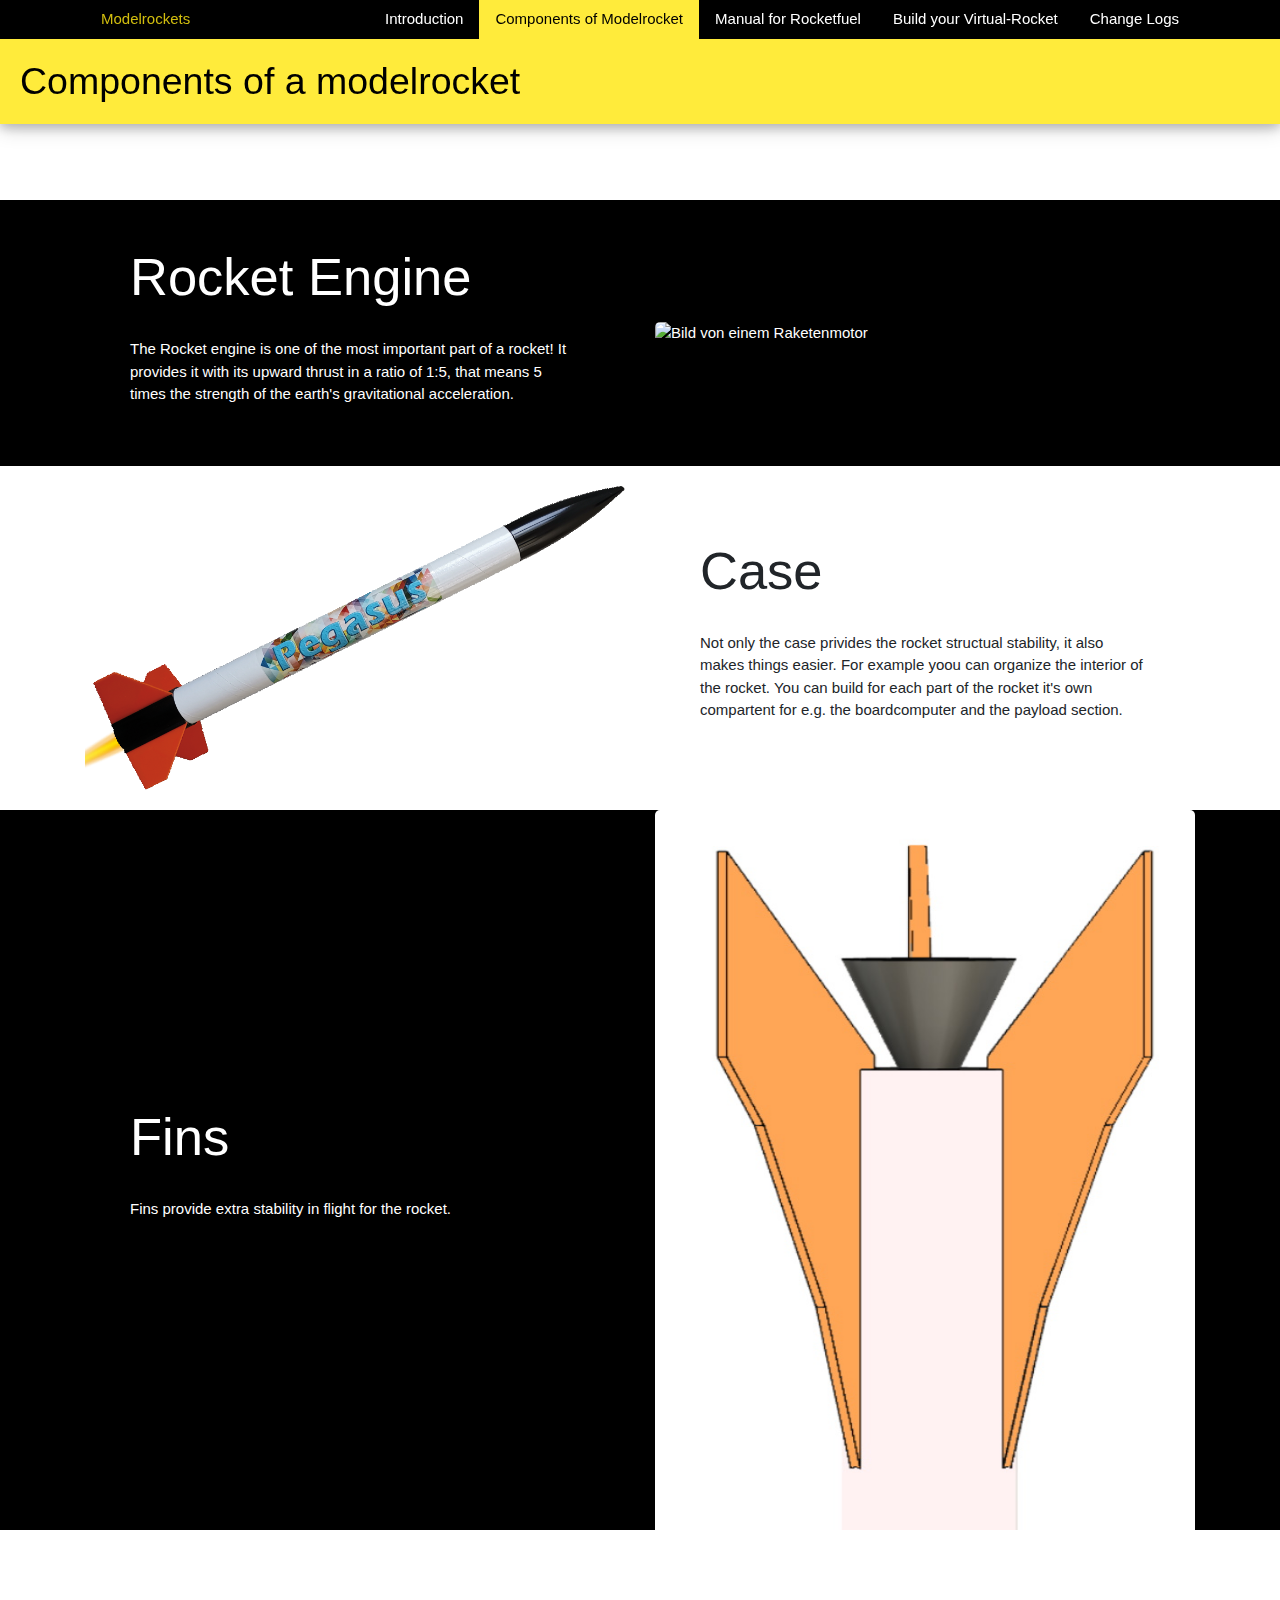
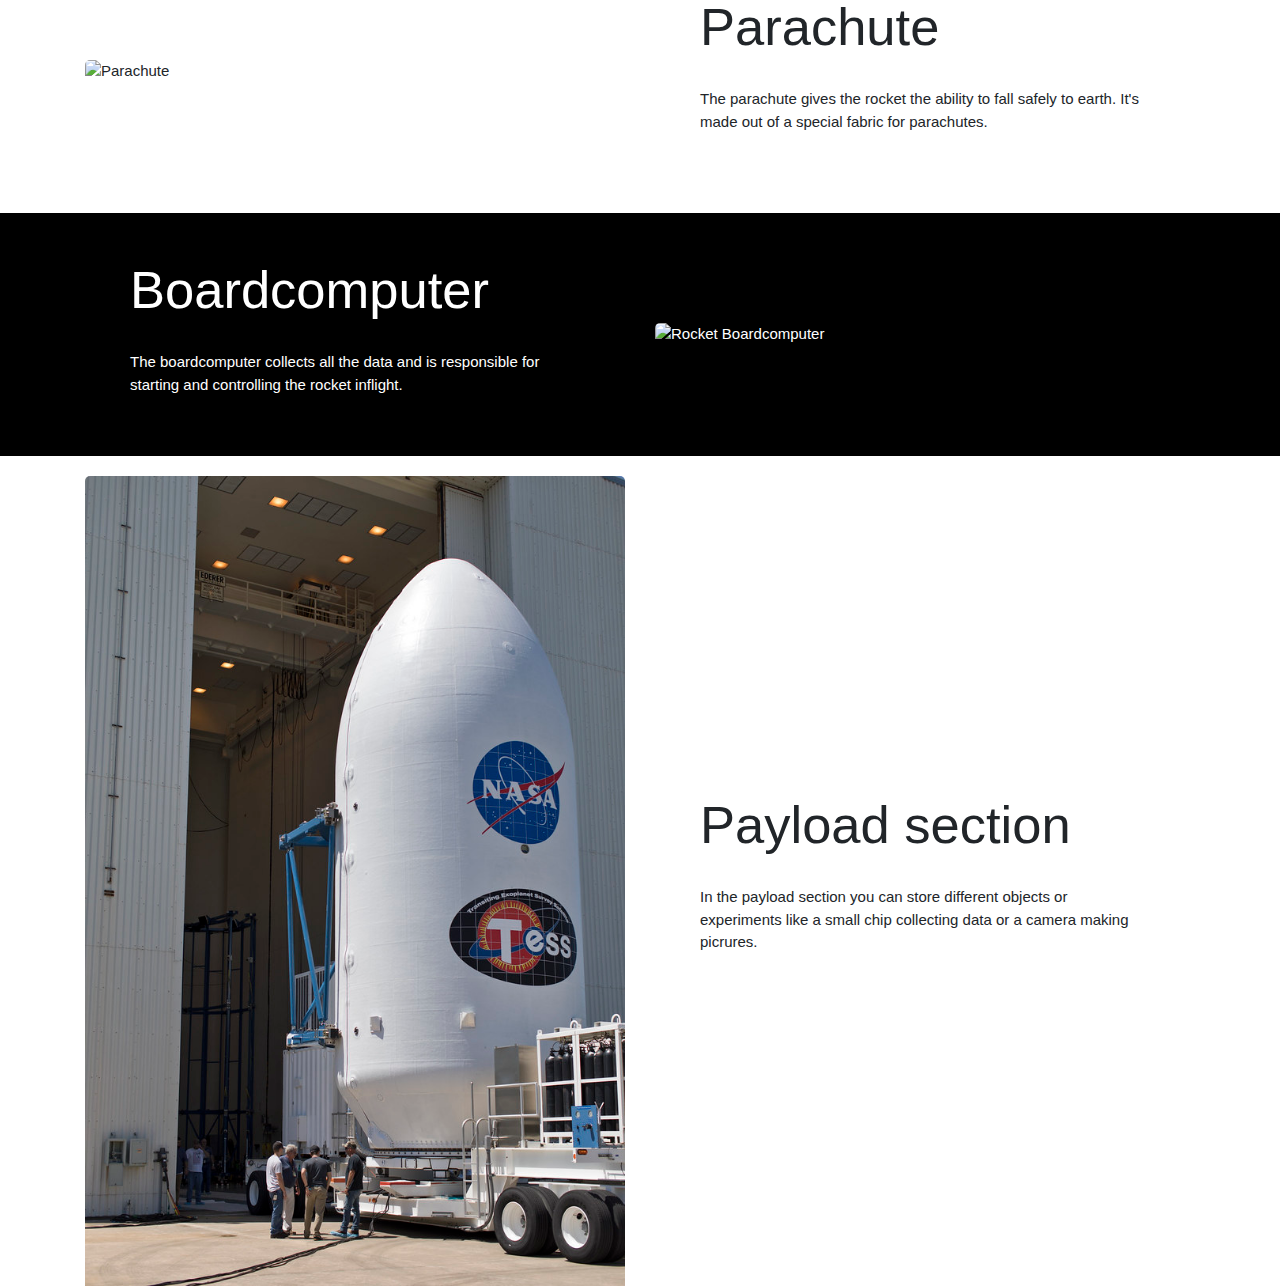
==== commit 42f37038: "change component1 pic" ====
--- a/components/index.html
+++ b/components/index.html
@@ -34,16 +34,16 @@
 
     <section id="content">
 
-      <section>
+      <section class="w3-black">
         <div class="container">
           <div class="row align-items-center">
             <div class="col-lg-6 order-lg-2">
-              <img class="imgRight" src="img/component1.jpg" alt="Bild von einem Raketenmotor">
+              <img class="imgRight" src="img/engine.png" alt="Bild von einem Raketenmotor">
             </div>
 
             <div class="col-lg-6 order-lg-1">
               <div class="p-5">
-                <h2 class="display-4">The rocket engine</h2>
+                <h2 class="display-4">Rocket Engine</h2>
                 <br>
                 <p>The Rocket engine is one of the most important part of a rocket! It provides it with its upward thrust in a ratio of 1:5, that means 5 times the strength of the earth's gravitational acceleration.</p>
               </div>
@@ -69,7 +69,7 @@
         </div>
       </section>
 
-      <section>
+      <section class="w3-black">
         <div class="container">
           <div class="row align-items-center">
             <div class="col-lg-6 order-lg-2">
@@ -87,7 +87,7 @@
         </div>
       </section>
 
-      <section class="bg-light">
+      <section>
         <div class="container">
           <div class="row align-items-center">
             <div class="col-lg-6 order-lg-1">
@@ -105,7 +105,7 @@
         </div>
       </section>
 
-      <section>
+      <section class="w3-black">
         <div class="container">
           <div class="row align-items-center">
             <div class="col-lg-6 order-lg-2">
@@ -123,7 +123,7 @@
         </div>
       </section>
 
-      <section class="bg-light">
+      <section>
         <div class="container">
           <div class="row align-items-center">
             <div class="col-lg-6 order-lg-1">
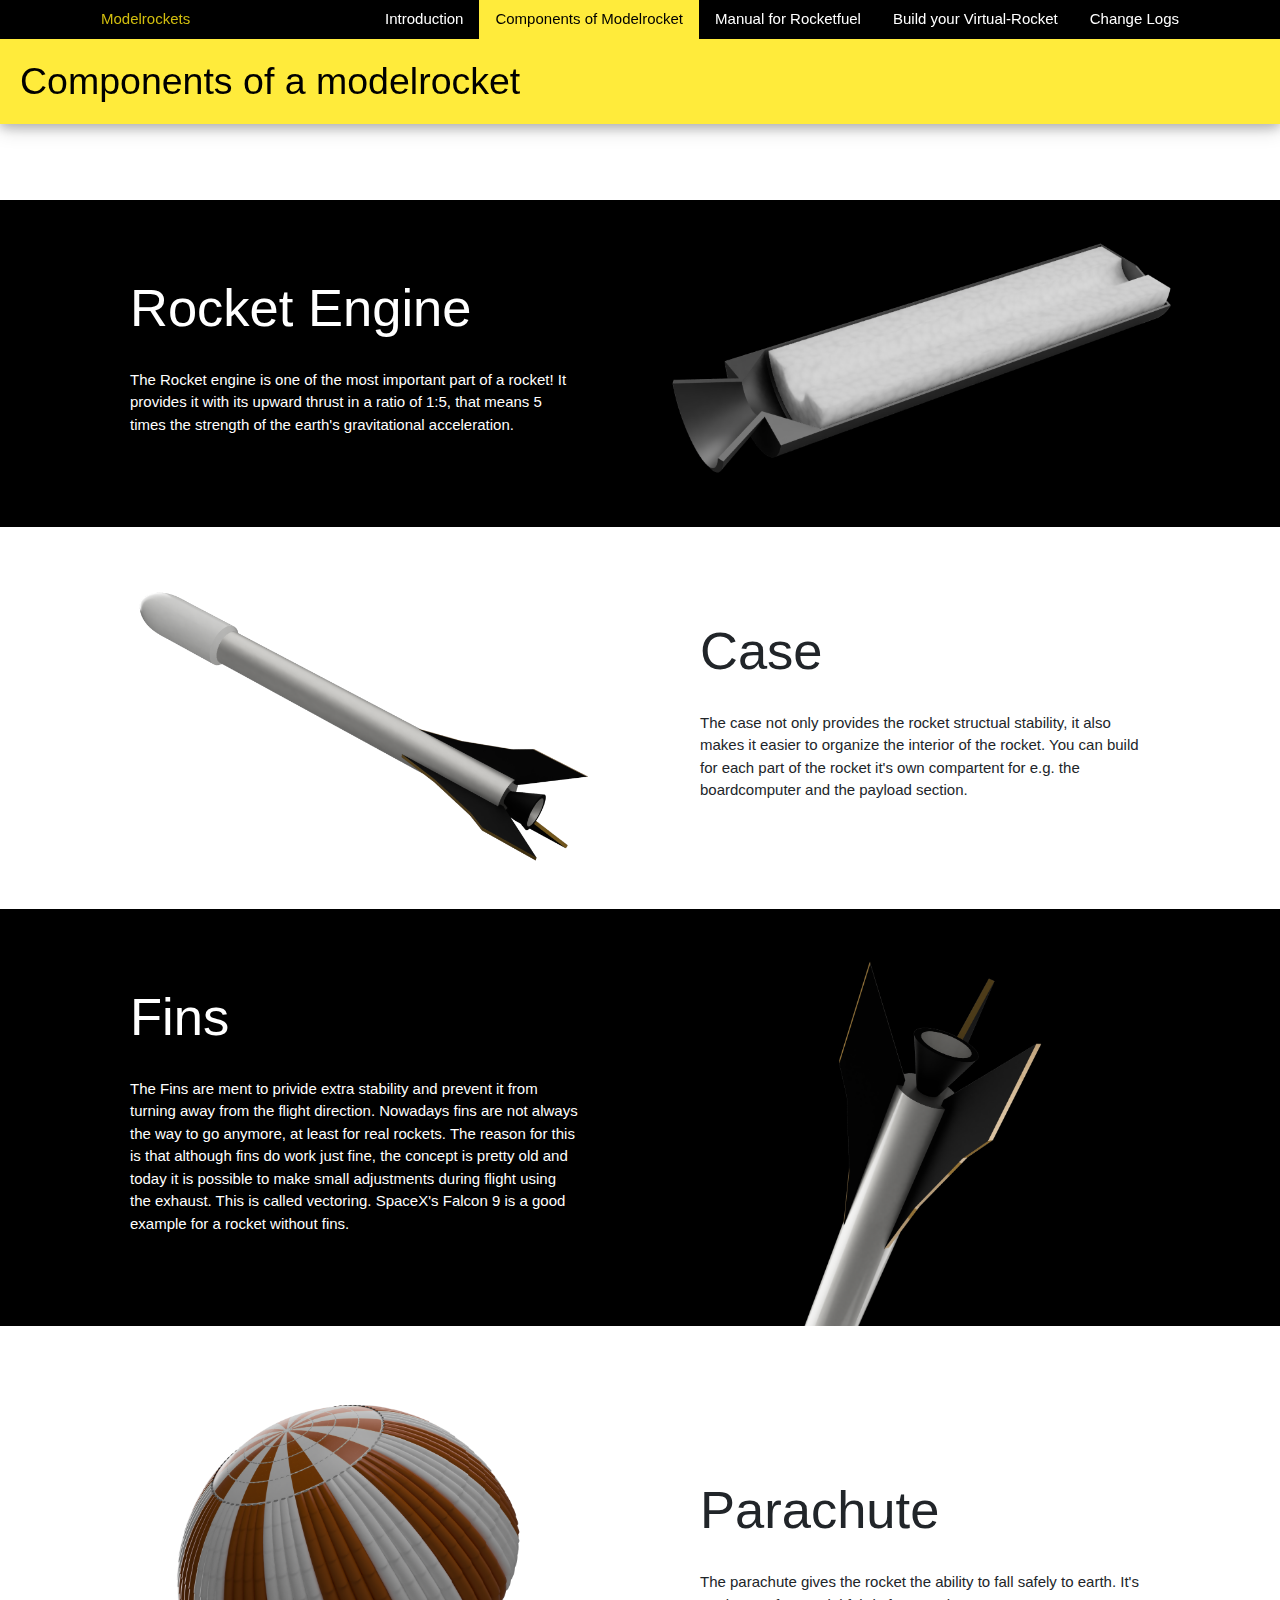
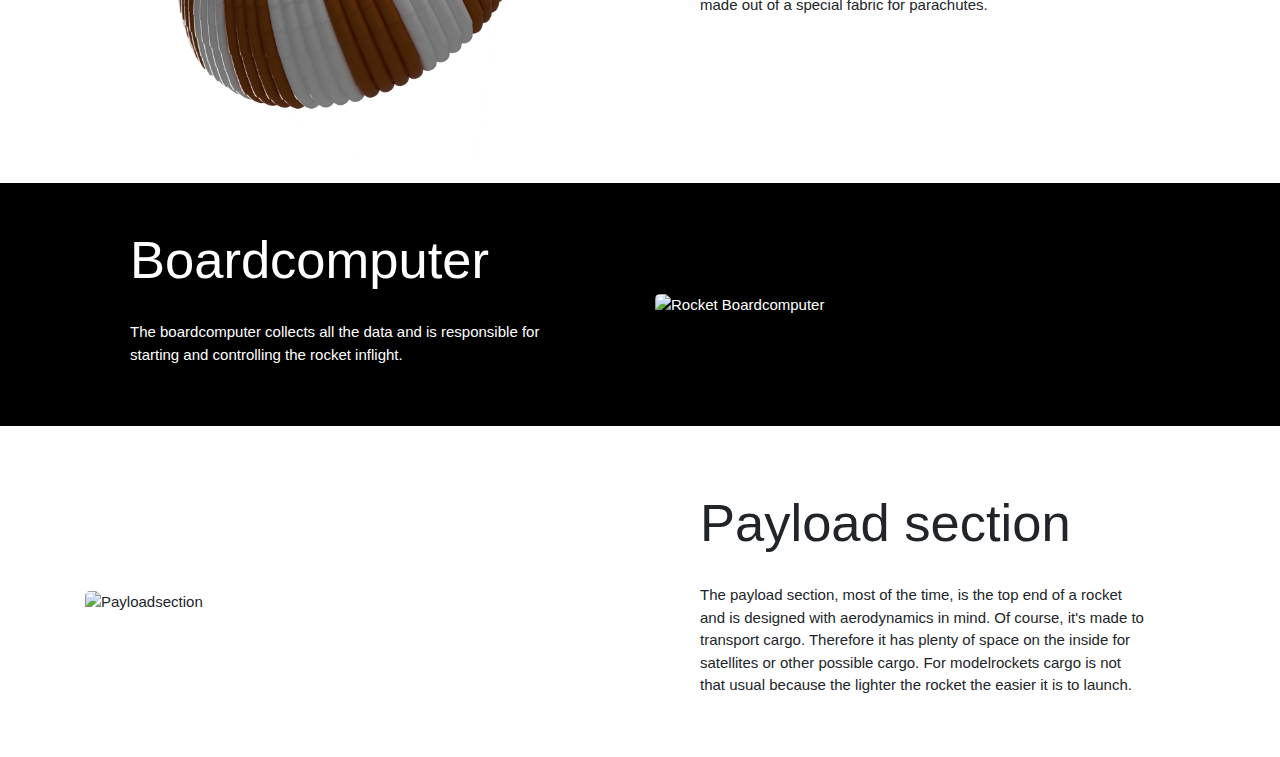
==== commit 28e48f3f: "dunno" ====
--- a/components/index.html
+++ b/components/index.html
@@ -38,14 +38,17 @@
         <div class="container">
           <div class="row align-items-center">
             <div class="col-lg-6 order-lg-2">
-              <img class="imgRight" src="img/engine.png" alt="Bild von einem Raketenmotor">
+              <img class="imgRight" src="img/rocket_engine.png" alt="Bild von einem Raketenmotor">
             </div>
 
             <div class="col-lg-6 order-lg-1">
               <div class="p-5">
                 <h2 class="display-4">Rocket Engine</h2>
                 <br>
-                <p>The Rocket engine is one of the most important part of a rocket! It provides it with its upward thrust in a ratio of 1:5, that means 5 times the strength of the earth's gravitational acceleration.</p>
+                <p>
+                  The Rocket engine is one of the most important part of a rocket!
+                  It provides it with its upward thrust in a ratio of 1:5, that means 5 times the strength of the earth's gravitational acceleration.
+                </p>
               </div>
             </div>
           </div>
@@ -56,13 +59,16 @@
         <div class="container">
           <div class="row align-items-center">
             <div class="col-lg-6 order-lg-1">
-              <img class="imgLeft" src="img/component2.png" alt="Gehäuse von Modellrakete">
+              <img class="imgLeft" src="img/rocket_case.png" alt="Gehäuse von Modellrakete">
             </div>
             <div class="col-lg-6 order-lg-2">
               <div class="p-5">
                 <h2 class="display-4">Case</h2>
                 <br>
-                <p>Not only the case privides the rocket structual stability, it also makes things easier. For example yoou can organize the interior of the rocket. You can build for each part of the rocket it's own compartent for e.g. the boardcomputer and the payload section.</p>
+                <p>
+                  The case not only provides the rocket structual stability, it also makes it easier to organize the interior of the rocket.
+                  You can build for each part of the rocket it's own compartent for e.g. the boardcomputer and the payload section.
+                </p>
               </div>
             </div>
           </div>
@@ -73,14 +79,21 @@
         <div class="container">
           <div class="row align-items-center">
             <div class="col-lg-6 order-lg-2">
-              <img class="imgRight" src="img/component3.jpg" alt="Fins">
+              <img class="imgRight" src="img/rocket_fins.png" alt="Fins">
+
             </div>
 
             <div class="col-lg-6 order-lg-1">
               <div class="p-5">
                 <h2 class="display-4">Fins</h2>
                 <br>
-                <p>Fins provide extra stability in flight for the rocket.</p>
+                <p>
+                  The Fins are ment to privide extra stability and prevent it from turning away from the flight direction.
+                  Nowadays fins are not always the way to go anymore, at least for real rockets.
+                  The reason for this is that although fins do work just fine, the concept is pretty old and
+                  today it is possible to make small adjustments during flight using the exhaust. This is called vectoring.
+                  SpaceX's Falcon 9 is a good example for a rocket without fins.
+                </p>
               </div>
             </div>
           </div>
@@ -91,14 +104,17 @@
         <div class="container">
           <div class="row align-items-center">
             <div class="col-lg-6 order-lg-1">
-              <img class="imgLeft" src="img/component4.jpg" alt="Parachute">
+              <img class="imgLeft" src="img/rocket_parachute.png" alt="Parachute">
             </div>
 
             <div class="col-lg-6 order-lg-2">
               <div class="p-5">
                 <h2 class="display-4">Parachute</h2>
                 <br>
-                <p>The parachute gives the rocket the ability to fall safely to earth. It's made out of a special fabric for parachutes.</p>
+                <p>
+                  The parachute gives the rocket the ability to fall safely to earth.
+                  It's made out of a special fabric for parachutes.
+                </p>
               </div>
             </div>
           </div>
@@ -116,7 +132,9 @@
               <div class="p-5">
                 <h2 class="display-4">Boardcomputer</h2>
                 <br>
-                <p>The boardcomputer collects all the data and is responsible for starting and controlling the rocket inflight.</p>
+                <p>
+                  The boardcomputer collects all the data and is responsible for starting and controlling the rocket inflight.
+                </p>
               </div>
             </div>
           </div>
@@ -127,14 +145,19 @@
         <div class="container">
           <div class="row align-items-center">
             <div class="col-lg-6 order-lg-1">
-              <img src="img/component6.png" alt="Payloadsection">
+              <img src="img/rocket_payload.png" alt="Payloadsection">
             </div>
 
             <div class="col-lg-6 order-lg-2">
               <div class="p-5">
                 <h2 class="display-4">Payload section</h2>
                 <br>
-                <p>In the payload section you can store different objects or experiments like a small chip collecting data or a camera making picrures.</p>
+                <p>
+                  The payload section, most of the time, is the top end of a rocket and is designed with aerodynamics in mind.
+                  Of course, it's made to transport cargo. Therefore it has plenty of space on the inside for satellites or
+                  other possible cargo.
+                  For modelrockets cargo is not that usual because the lighter the rocket the easier it is to launch.
+                </p>
               </div>
             </div>
           </div>
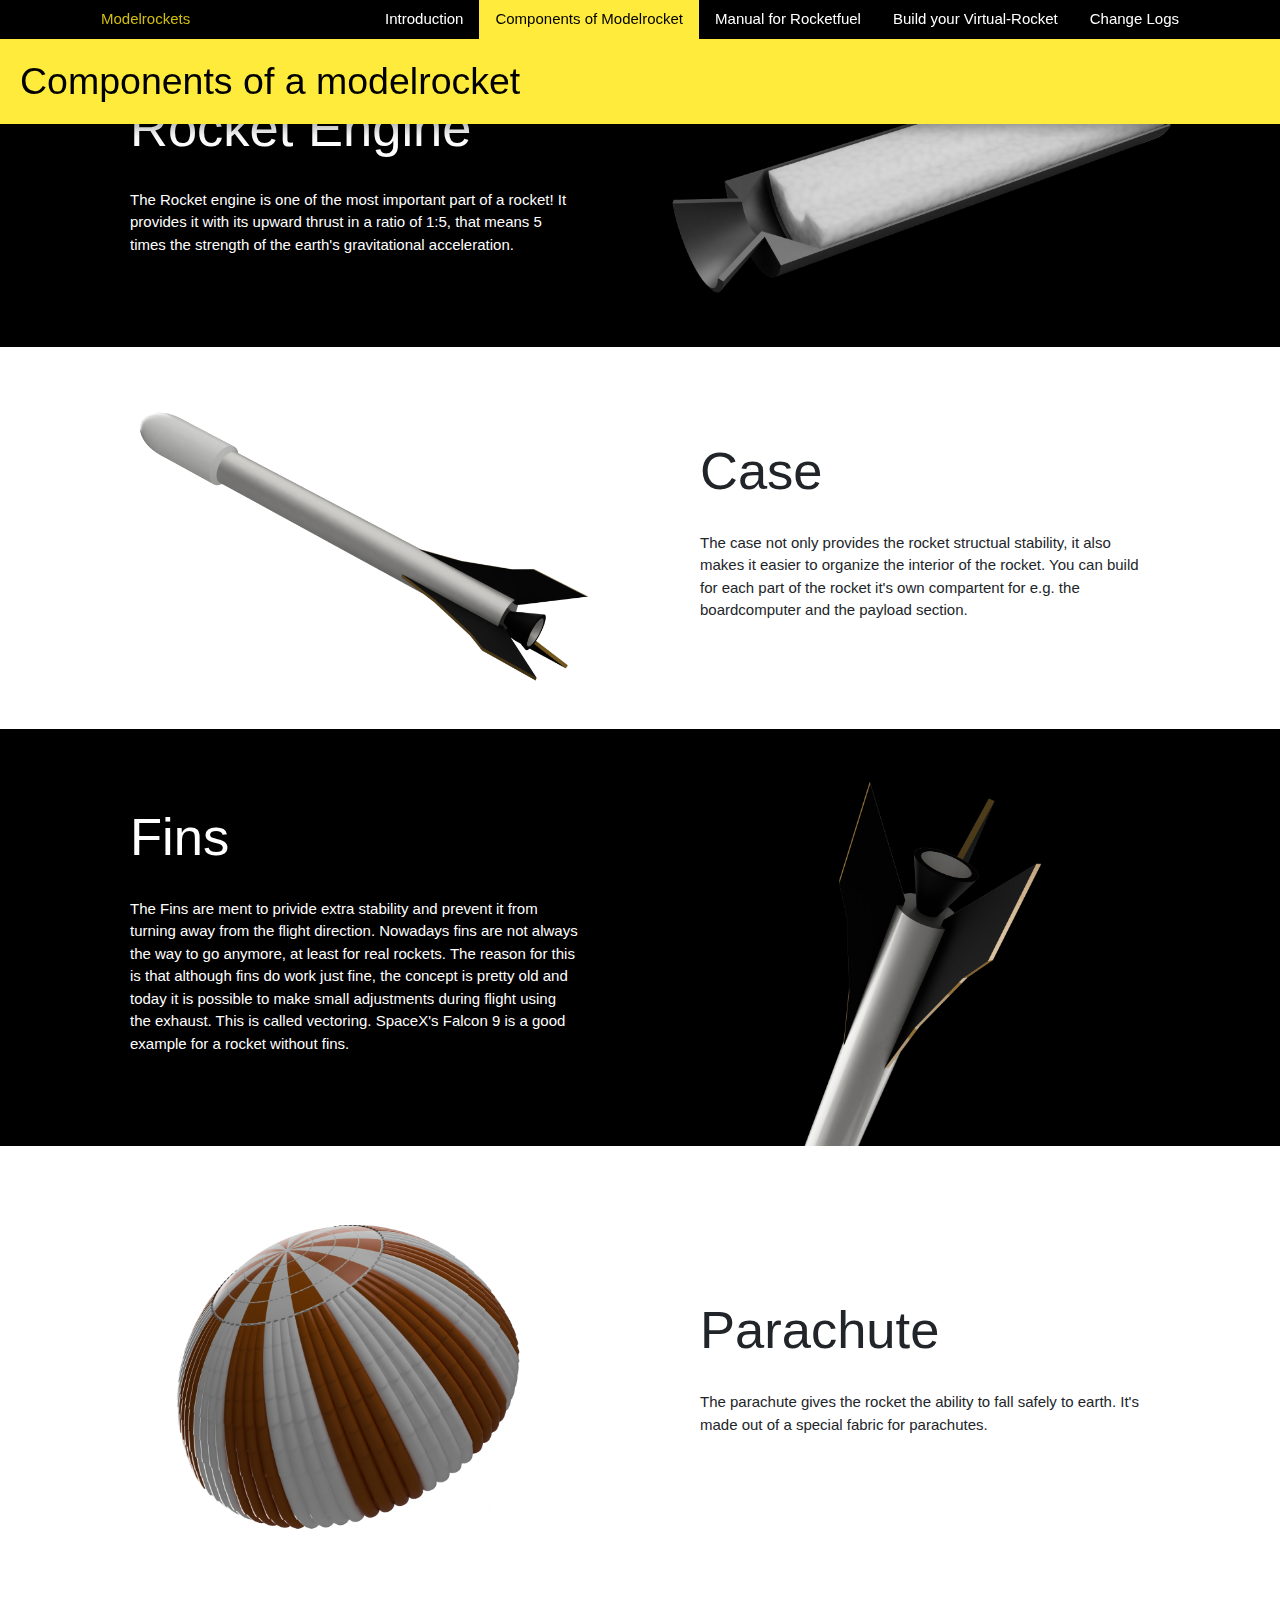
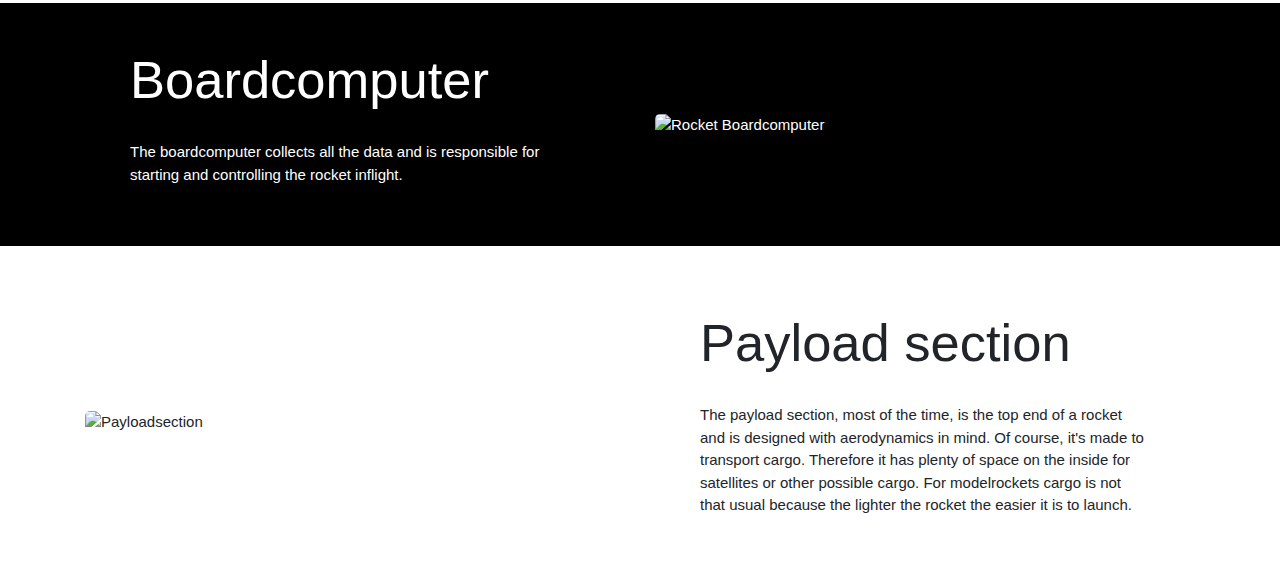
==== commit 5e818403: "dunno" ====
--- a/components/index.html
+++ b/components/index.html
@@ -22,7 +22,6 @@
             <a href="../fuel" class="w3-bar-item w3-button w3-mobile w3-hover-yellow w3-right">Manual for Rocketfuel</a>
             <a href="#navbar" class="w3-bar-item w3-button w3-mobile w3-hover-yellow w3-right w3-yellow">Components of Modelrocket</a>
             <a href=".." class="w3-bar-item w3-button w3-mobile w3-hover-yellow w3-right">Introduction</a>
-
           </div>
         </nav>
         <!-- Navbar ende -->
--- a/css/modelrockets.css
+++ b/css/modelrockets.css
@@ -3,12 +3,15 @@
 /********/
 @media (max-width: 600px) {
   #content {
-    /*margin-top: 350px;*/
-    margin-top: 0px;
+    position: relative;
   }
 
   #nav {
-    position: static;
+    position: relative;
+  }
+
+  #fueldisclaimer {
+    margin-top: 100px;
   }
 }
 
@@ -20,11 +23,14 @@
   top: 0;
   z-index: 100;
   position: fixed;
+  display: block;
   width: 100%
 }
 
 #content {
-  margin-top: 200px;
+  margin-top: 0px;
+  display:block;
+  bottom: 0;
 }
 
 #heading {
@@ -62,6 +68,7 @@
   background-color: inherit;
   color: red;
   text-transform: uppercase;
+  border: 2px solid red;
 }
 
 .ptext {
@@ -75,6 +82,18 @@
   margin: 50px;
 }
 
+
+.linkToWebsite {
+  background-color: inherit;
+  color: white;
+}
+
+.linkToWebsite:hover {
+  background-color: inherit;
+  color: white;
+  text-decoration: underline;
+  font-weight: bold;
+}
 
 
 nav a {
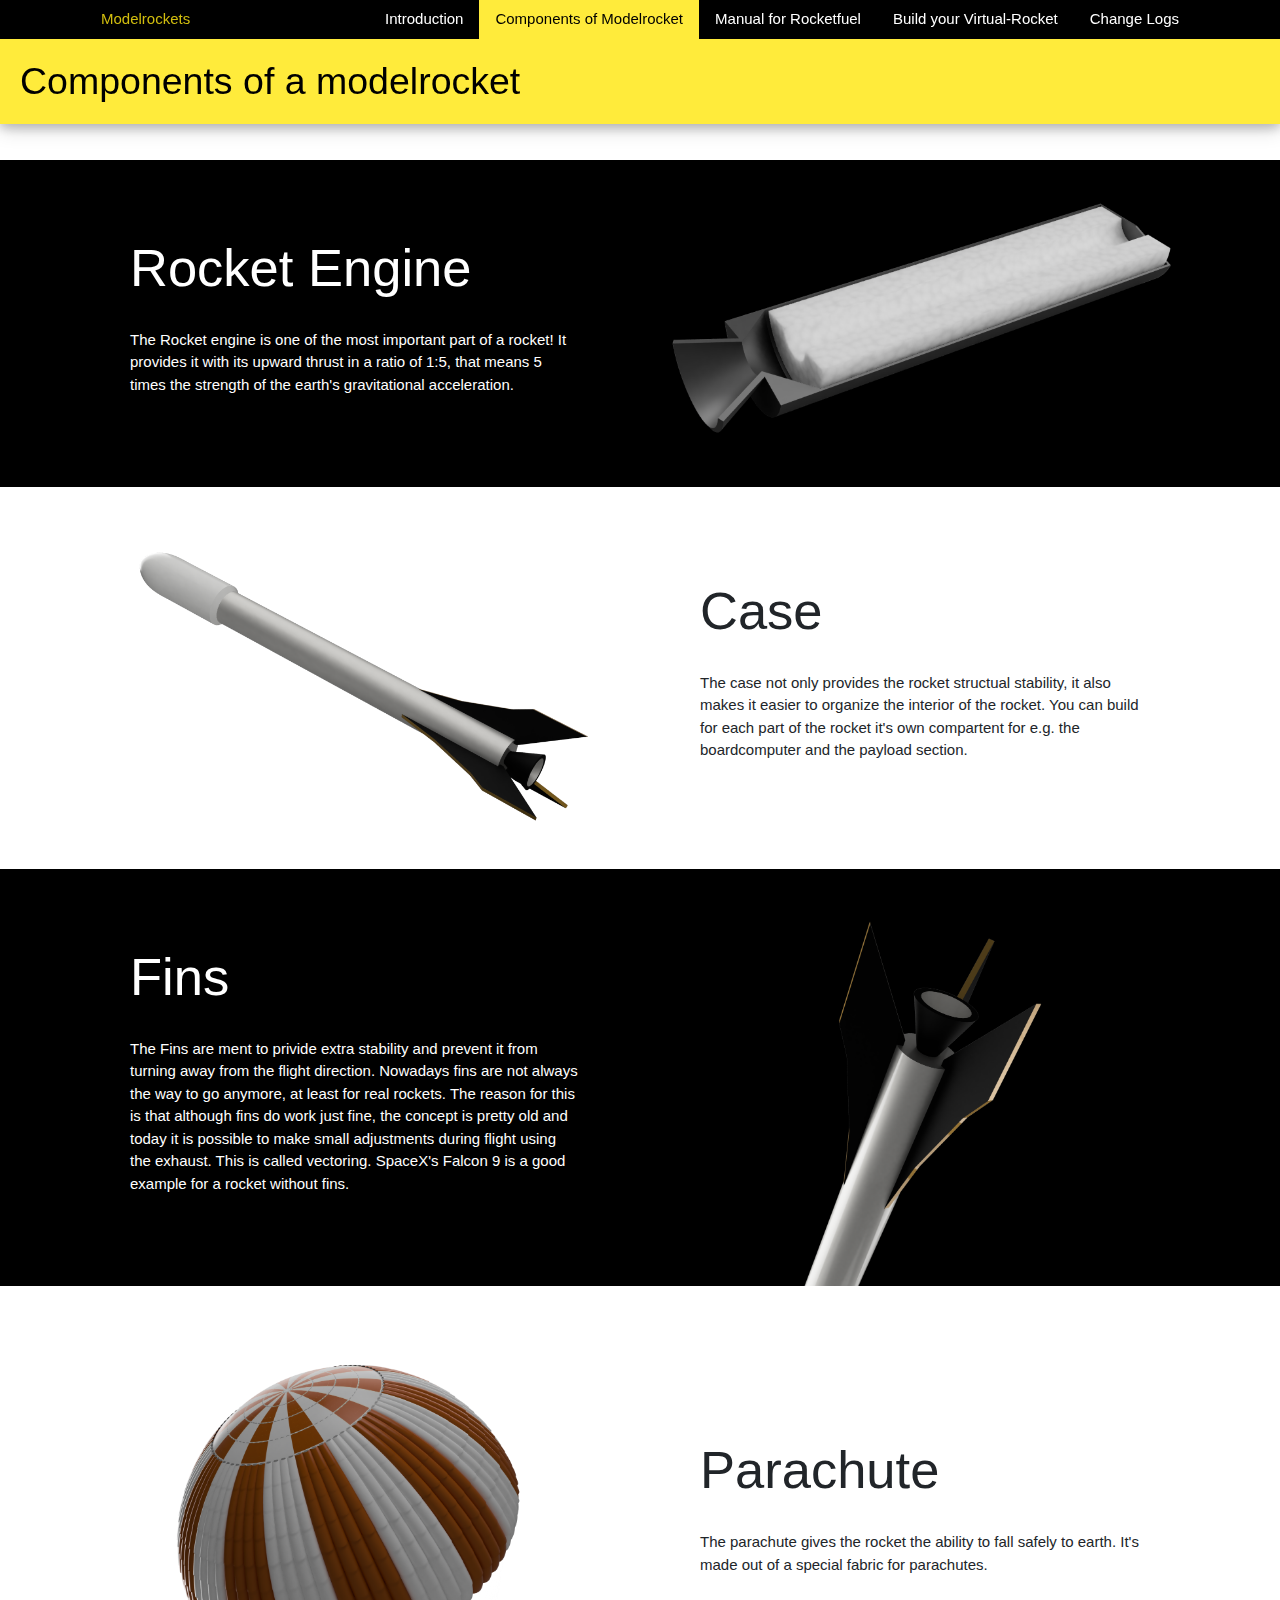
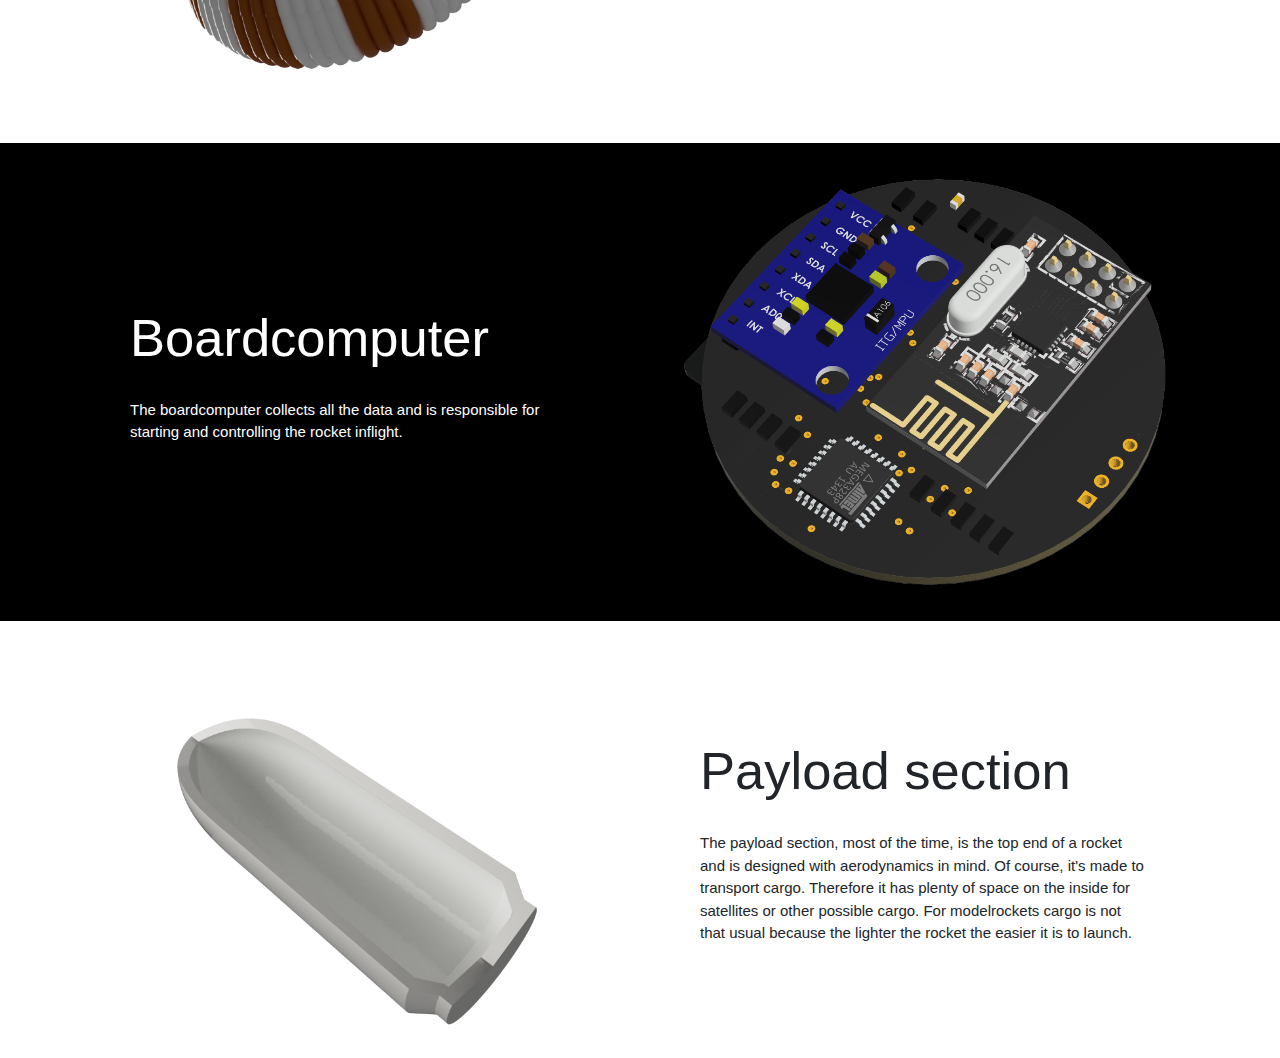
==== commit 8f7907f3: "add boardcomputer render" ====
--- a/components/index.html
+++ b/components/index.html
@@ -9,8 +9,12 @@
     <link rel="stylesheet" href="https://stackpath.bootstrapcdn.com/bootstrap/4.3.1/css/bootstrap.min.css" integrity="sha384-ggOyR0iXCbMQv3Xipma34MD+dH/1fQ784/j6cY/iJTQUOhcWr7x9JvoRxT2MZw1T" crossorigin="anonymous">
     <link rel="stylesheet" href="../css/modelrockets.css">
 
+    <script src="../js/modelrockets.js"></script>
+    <script>
+      setContentMarginTop();
+    </script>
   </head>
-  <body>
+  <body onresize="javascript:setContentMarginTop()">
     <section id="nav">
         <!-- Navigationbar !-->
         <nav id="navbar" class="w3-bar w3-black w3-card-4">
@@ -124,7 +128,7 @@
         <div class="container">
           <div class="row align-items-center">
             <div class="col-lg-6 order-lg-2">
-              <img class="imgRight" src="img/component5.png" alt="Rocket Boardcomputer">
+              <img class="imgRight" src="img/rocket_computer.png" alt="Rocket Boardcomputer">
             </div>
 
             <div class="col-lg-6 order-lg-1">
@@ -144,7 +148,7 @@
         <div class="container">
           <div class="row align-items-center">
             <div class="col-lg-6 order-lg-1">
-              <img src="img/rocket_payload.png" alt="Payloadsection">
+              <img src="img/rocket_payload.PNG" alt="Payloadsection">
             </div>
 
             <div class="col-lg-6 order-lg-2">
--- a/css/modelrockets.css
+++ b/css/modelrockets.css
@@ -28,7 +28,7 @@
 }
 
 #content {
-  margin-top: 0px;
+  margin-top: 160px;
   display:block;
   bottom: 0;
 }
@@ -58,6 +58,15 @@
   color: yellow;
   font-size: 20px;
   padding-left: 92px;
+  padding-bottom: 10px;
+}
+.descriptionList{
+  background-color: inherit;
+  color: yellow;
+  font-size: 20px;
+  padding-left: 110px;
+  top: 0px;
+  padding-bottom: 10px;
 }
 
 .stepHeader {
